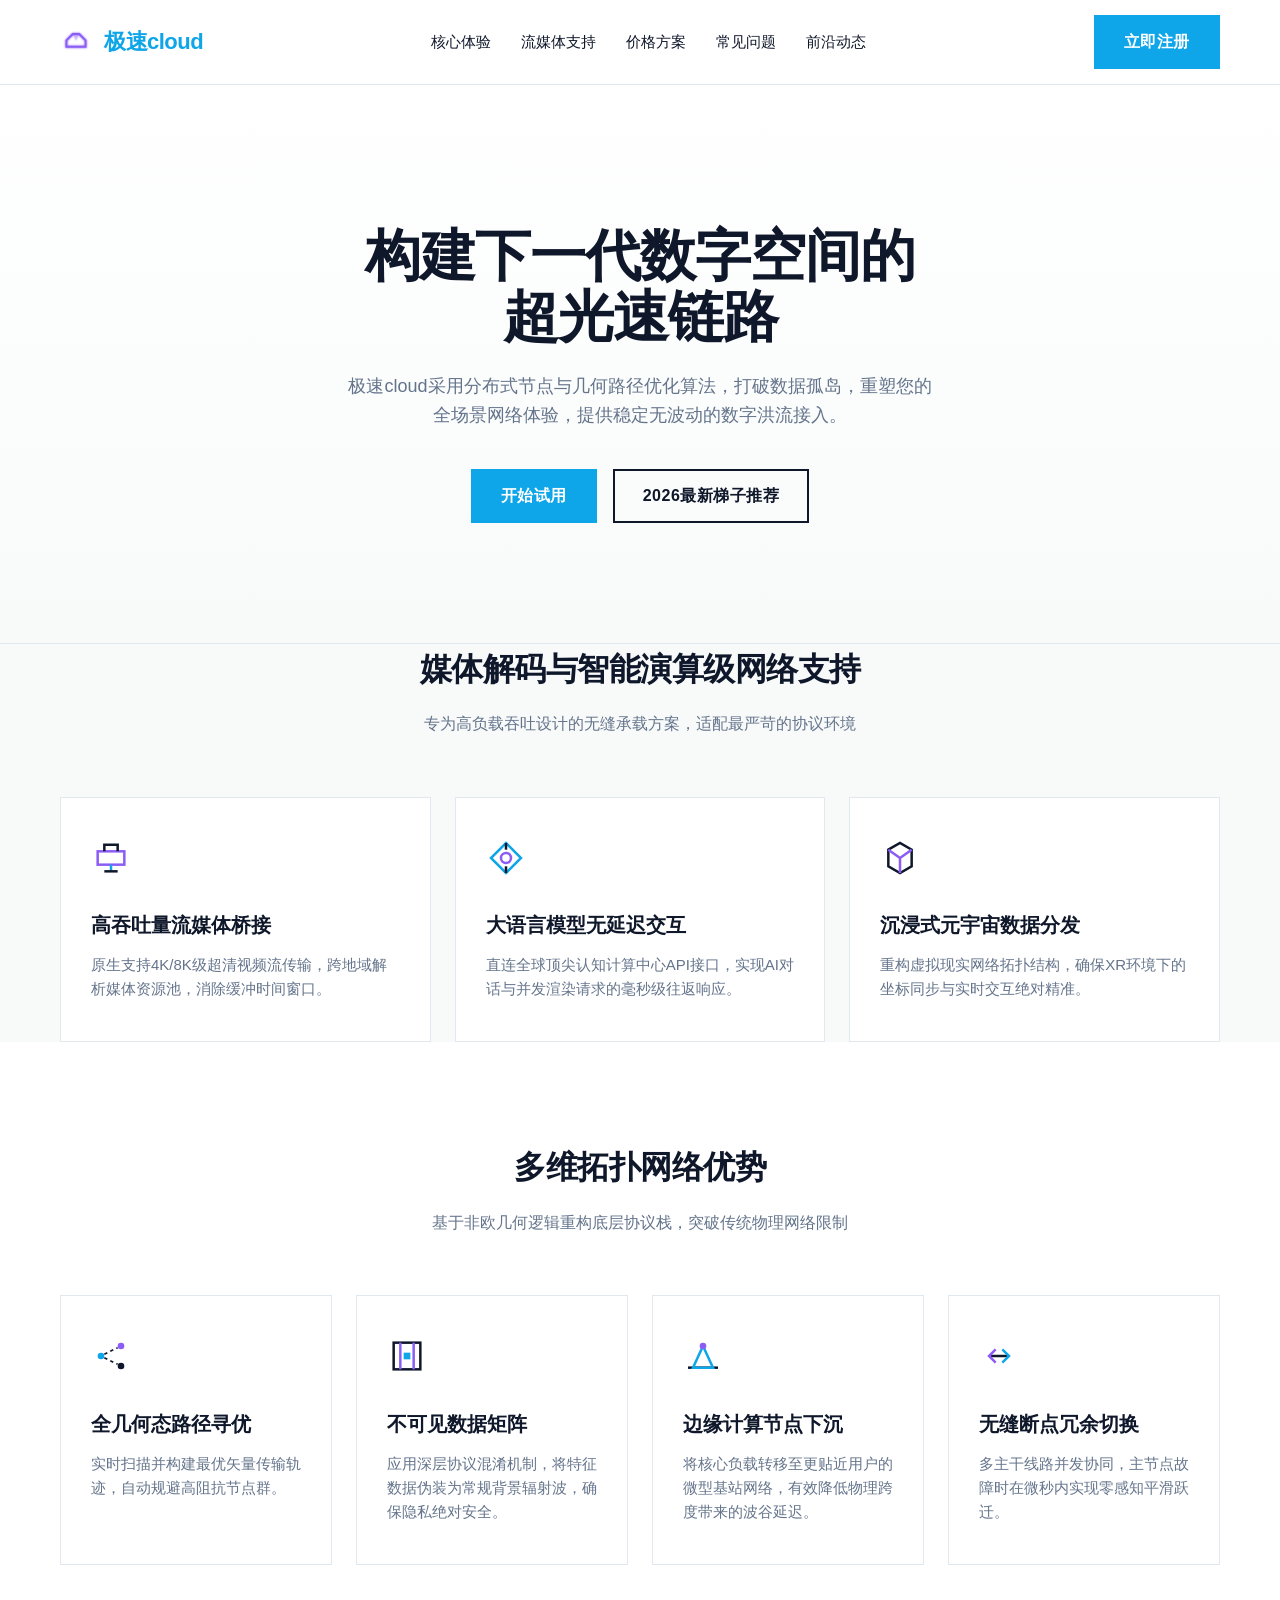
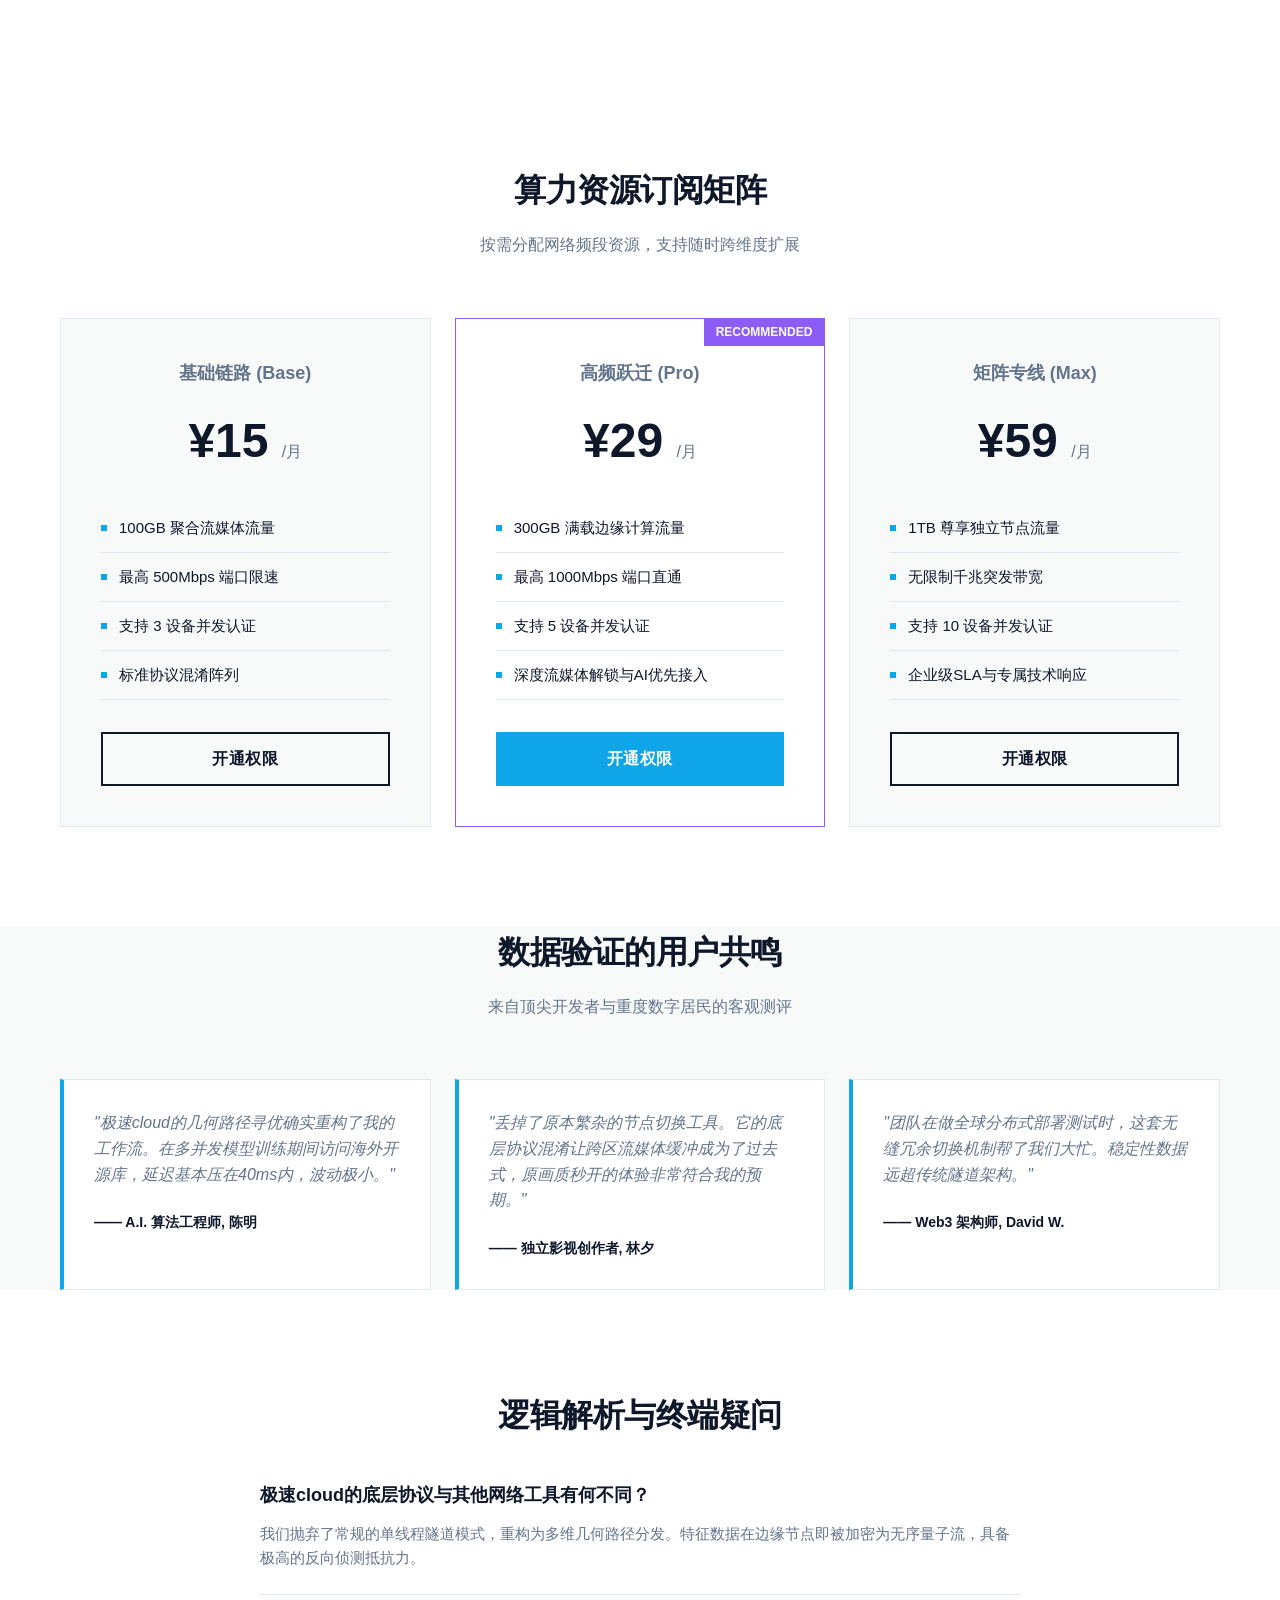
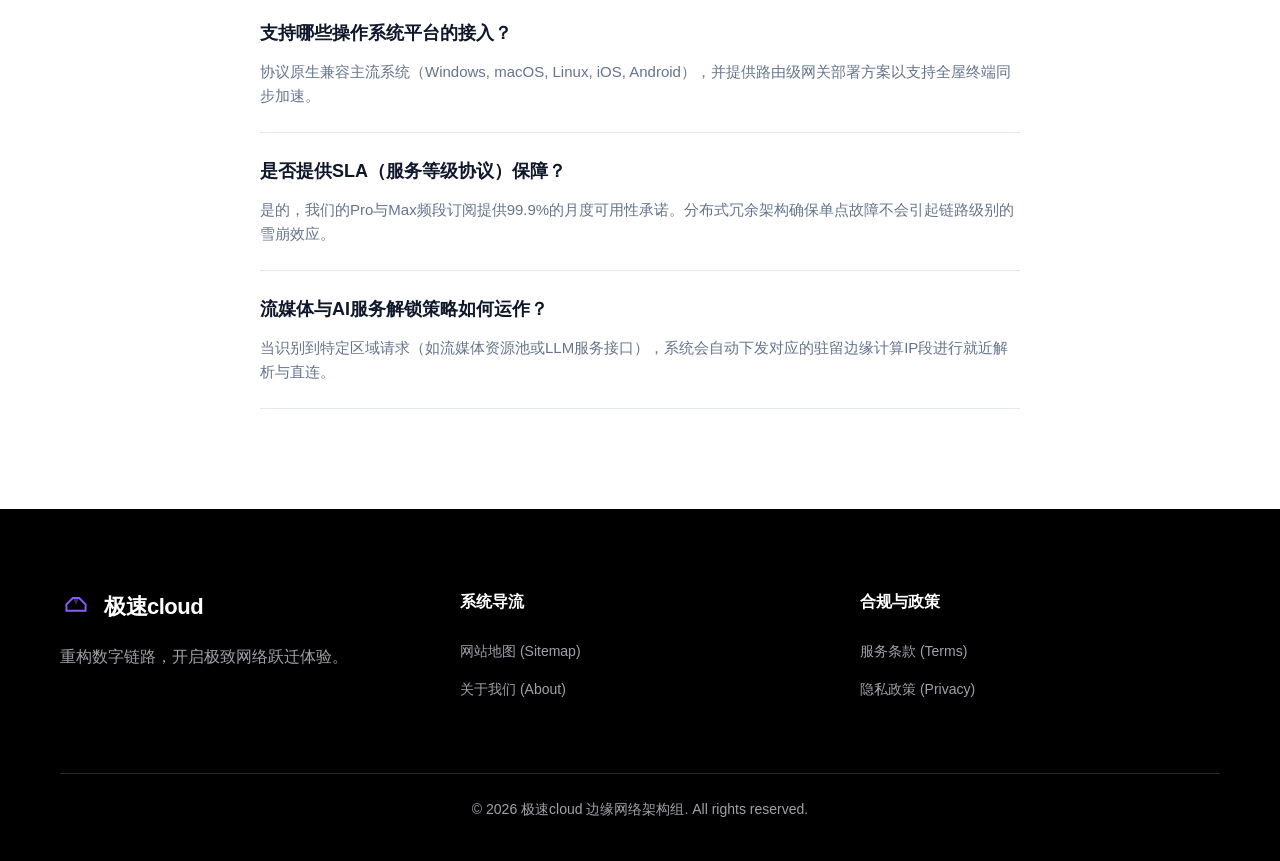
==== index.html @ 5ed1a8cb "Initial commit: 极速cloud SEO optimized landing page" ====
<!DOCTYPE html>
<html lang="zh-CN">
<head>
    <meta charset="UTF-8">
    <meta name="viewport" content="width=device-width, initial-scale=1.0">
    <title>告别卡顿与封锁：极速cloud带你体验真正的无缝网络连接</title>
    <meta name="description" content="还在忍受糟糕的延迟？极速cloud采用全新路由引擎，为您提供电竞级网络加速服务。无论海淘还是解锁流媒体，真正做到极速秒开。2026年度高性价比机场推荐，立即免费试用。">
    <meta name="keywords" content="极速cloud, 网络加速, 极速秒开, 机场推荐">
    <meta property="og:title" content="告别卡顿与封锁：极速cloud带你体验真正的无缝网络连接">
    <meta property="og:description" content="还在忍受糟糕的延迟？极速cloud采用全新路由引擎，为您提供电竞级网络加速服务。无论海淘还是解锁流媒体，真正做到极速秒开。2026年度高性价比机场推荐，立即免费试用。">
    <meta property="og:type" content="website">
    <meta property="og:image" content="https://jisicloudyun.cfd/og-image.jpg">
    <script type="application/ld+json">
    {
      "@context": "https://schema.org/",
      "@type": "Product",
      "name": "极速cloud",
      "description": "极速cloud采用全新路由引擎，为您提供电竞级网络加速服务。无论海淘还是解锁流媒体，真正做到极速秒开。",
      "brand": {
        "@type": "Brand",
        "name": "极速cloud"
      },
      "offers": {
        "@type": "Offer",
        "url": "https://jisicloudyun.cfd/",
        "priceCurrency": "CNY",
        "price": "15",
        "availability": "https://schema.org/InStock"
      }
    }
    </script>
    <link rel="stylesheet" href="style.css">
</head>
<body>
    <header>
        <div class="container nav-inner">
            <div class="logo">
                <a href="index.html" style="display:flex; align-items:center; gap:12px;">
                    <svg viewBox="0 0 100 100" xmlns="http://www.w3.org/2000/svg">
                      <defs>
                        <filter id="glow" x="-20%" y="-20%" width="140%" height="140%">
                          <feGaussianBlur stdDeviation="3" result="blur" />
                          <feComposite in="SourceGraphic" in2="blur" operator="over" />
                        </filter>
                      </defs>
                      <path filter="url(#glow)" d="M 20 65 L 20 45 L 40 25 L 60 25 L 80 45 L 80 65 Z" fill="none" stroke="currentColor" stroke-width="6" stroke-linejoin="miter"/>
                      <polygon filter="url(#glow)" points="40,25 60,25 50,45" fill="currentColor" opacity="0.4"/>
                    </svg>
                    极速cloud
                </a>
            </div>
            <nav class="nav-links">
                <a href="#advantages">核心体验</a>
                <a href="#streaming">流媒体支持</a>
                <a href="#pricing">价格方案</a>
                <a href="#faq">常见问题</a>
                <a href="news.html">前沿动态</a>
            </nav>
            <a href="https://ww012.twilightaff.com/#/?code=A56DH1Af" rel="nofollow" target="_blank" class="btn btn-primary">立即注册</a>
        </div>
    </header>

    <main>
        <!-- 1. Hero -->
        <section class="hero">
            <div class="container">
                <h1>构建下一代数字空间的<br>超光速链路</h1>
                <p>极速cloud采用分布式节点与几何路径优化算法，打破数据孤岛，重塑您的全场景网络体验，提供稳定无波动的数字洪流接入。</p>
                <div class="hero-buttons">
                    <a href="https://ww012.twilightaff.com/#/?code=A56DH1Af" rel="nofollow" target="_blank" class="btn btn-primary">开始试用</a>
                    <a href="https://tizilab.net/paihang/" target="_blank" class="btn btn-outline">2026最新梯子推荐</a>
                </div>
            </div>
        </section>

        <!-- 2. Streaming & AI support -->
        <section id="streaming" class="container">
            <h2 class="section-title">媒体解码与智能演算级网络支持</h2>
            <p class="section-subtitle">专为高负载吞吐设计的无缝承载方案，适配最严苛的协议环境</p>
            <div class="grid-3">
                <div class="card">
                    <svg class="card-icon" viewBox="0 0 48 48" fill="none">
                        <rect x="8" y="16" width="32" height="16" stroke="var(--accent-purple)" stroke-width="3"/>
                        <path d="M16 16V8H32V16" stroke="var(--text-dark)" stroke-width="3"/>
                        <line x1="24" y1="32" x2="24" y2="40" stroke="var(--accent-blue)" stroke-width="3"/>
                        <line x1="16" y1="40" x2="32" y2="40" stroke="var(--text-dark)" stroke-width="3"/>
                    </svg>
                    <h3>高吞吐量流媒体桥接</h3>
                    <p>原生支持4K/8K级超清视频流传输，跨地域解析媒体资源池，消除缓冲时间窗口。</p>
                </div>
                <div class="card">
                    <svg class="card-icon" viewBox="0 0 48 48" fill="none">
                        <polygon points="24,6 42,24 24,42 6,24" stroke="var(--accent-blue)" stroke-width="3"/>
                        <circle cx="24" cy="24" r="6" stroke="var(--accent-purple)" stroke-width="3"/>
                        <line x1="24" y1="6" x2="24" y2="14" stroke="var(--text-dark)" stroke-width="3"/>
                        <line x1="24" y1="34" x2="24" y2="42" stroke="var(--text-dark)" stroke-width="3"/>
                    </svg>
                    <h3>大语言模型无延迟交互</h3>
                    <p>直连全球顶尖认知计算中心API接口，实现AI对话与并发渲染请求的毫秒级往返响应。</p>
                </div>
                <div class="card">
                    <svg class="card-icon" viewBox="0 0 48 48" fill="none">
                        <path d="M10 14L24 6L38 14V34L24 42L10 34V14Z" stroke="var(--text-dark)" stroke-width="3"/>
                        <path d="M24 24L38 14M24 24L10 14M24 24V42" stroke="var(--accent-purple)" stroke-width="3"/>
                    </svg>
                    <h3>沉浸式元宇宙数据分发</h3>
                    <p>重构虚拟现实网络拓扑结构，确保XR环境下的坐标同步与实时交互绝对精准。</p>
                </div>
            </div>
        </section>

        <!-- 3. Core advantages -->
        <section id="advantages" style="background: var(--bg-secondary);">
            <div class="container">
                <h2 class="section-title">多维拓扑网络优势</h2>
                <p class="section-subtitle">基于非欧几何逻辑重构底层协议栈，突破传统物理网络限制</p>
                <div class="grid-3" style="grid-template-columns: repeat(auto-fit, minmax(250px, 1fr));">
                    <div class="card">
                        <svg class="card-icon" viewBox="0 0 48 48" fill="none">
                            <circle cx="12" cy="24" r="4" fill="var(--accent-blue)"/>
                            <circle cx="36" cy="12" r="4" fill="var(--accent-purple)"/>
                            <circle cx="36" cy="36" r="4" fill="var(--text-dark)"/>
                            <path d="M16 22L32 14M16 26L32 34" stroke="var(--text-dark)" stroke-width="2" stroke-dasharray="4 4"/>
                        </svg>
                        <h3>全几何态路径寻优</h3>
                        <p>实时扫描并构建最优矢量传输轨迹，自动规避高阻抗节点群。</p>
                    </div>
                    <div class="card">
                        <svg class="card-icon" viewBox="0 0 48 48" fill="none">
                            <rect x="8" y="8" width="32" height="32" stroke="var(--text-dark)" stroke-width="3"/>
                            <line x1="16" y1="8" x2="16" y2="40" stroke="var(--accent-purple)" stroke-width="3"/>
                            <line x1="32" y1="8" x2="32" y2="40" stroke="var(--accent-purple)" stroke-width="3"/>
                            <rect x="20" y="20" width="8" height="8" fill="var(--accent-blue)"/>
                        </svg>
                        <h3>不可见数据矩阵</h3>
                        <p>应用深层协议混淆机制，将特征数据伪装为常规背景辐射波，确保隐私绝对安全。</p>
                    </div>
                    <div class="card">
                        <svg class="card-icon" viewBox="0 0 48 48" fill="none">
                            <path d="M6 38H42" stroke="var(--text-dark)" stroke-width="3"/>
                            <polygon points="24,12 36,38 12,38" stroke="var(--accent-blue)" stroke-width="3"/>
                            <circle cx="24" cy="12" r="4" fill="var(--accent-purple)"/>
                        </svg>
                        <h3>边缘计算节点下沉</h3>
                        <p>将核心负载转移至更贴近用户的微型基站网络，有效降低物理跨度带来的波谷延迟。</p>
                    </div>
                    <div class="card">
                        <svg class="card-icon" viewBox="0 0 48 48" fill="none">
                            <path d="M12 24H36" stroke="var(--text-dark)" stroke-width="3"/>
                            <path d="M28 16L36 24L28 32" stroke="var(--accent-blue)" stroke-width="3"/>
                            <path d="M20 32L12 24L20 16" stroke="var(--accent-purple)" stroke-width="3"/>
                        </svg>
                        <h3>无缝断点冗余切换</h3>
                        <p>多主干线路并发协同，主节点故障时在微秒内实现零感知平滑跃迁。</p>
                    </div>
                </div>
            </div>
        </section>

        <!-- 4. Pricing table -->
        <section id="pricing" class="pricing-section">
            <div class="container">
                <h2 class="section-title">算力资源订阅矩阵</h2>
                <p class="section-subtitle">按需分配网络频段资源，支持随时跨维度扩展</p>
                <div class="grid-3">
                    <div class="pricing-tier">
                        <div class="pricing-name">基础链路 (Base)</div>
                        <div class="pricing-price">¥15 <span>/月</span></div>
                        <ul class="pricing-features">
                            <li>100GB 聚合流媒体流量</li>
                            <li>最高 500Mbps 端口限速</li>
                            <li>支持 3 设备并发认证</li>
                            <li>标准协议混淆阵列</li>
                        </ul>
                        <a href="https://ww012.twilightaff.com/#/?code=A56DH1Af" rel="nofollow" target="_blank" class="btn btn-outline">开通权限</a>
                    </div>
                    <div class="pricing-tier popular">
                        <div class="pricing-name">高频跃迁 (Pro)</div>
                        <div class="pricing-price">¥29 <span>/月</span></div>
                        <ul class="pricing-features">
                            <li>300GB 满载边缘计算流量</li>
                            <li>最高 1000Mbps 端口直通</li>
                            <li>支持 5 设备并发认证</li>
                            <li>深度流媒体解锁与AI优先接入</li>
                        </ul>
                        <a href="https://ww012.twilightaff.com/#/?code=A56DH1Af" rel="nofollow" target="_blank" class="btn btn-primary">开通权限</a>
                    </div>
                    <div class="pricing-tier">
                        <div class="pricing-name">矩阵专线 (Max)</div>
                        <div class="pricing-price">¥59 <span>/月</span></div>
                        <ul class="pricing-features">
                            <li>1TB 尊享独立节点流量</li>
                            <li>无限制千兆突发带宽</li>
                            <li>支持 10 设备并发认证</li>
                            <li>企业级SLA与专属技术响应</li>
                        </ul>
                        <a href="https://ww012.twilightaff.com/#/?code=A56DH1Af" rel="nofollow" target="_blank" class="btn btn-outline">开通权限</a>
                    </div>
                </div>
            </div>
        </section>

        <!-- 5. User Testimonials -->
        <section class="container">
            <h2 class="section-title">数据验证的用户共鸣</h2>
            <p class="section-subtitle">来自顶尖开发者与重度数字居民的客观测评</p>
            <div class="grid-3">
                <div class="testimonial-card">
                    <p class="testimonial-text">"极速cloud的几何路径寻优确实重构了我的工作流。在多并发模型训练期间访问海外开源库，延迟基本压在40ms内，波动极小。"</p>
                    <p class="testimonial-author">—— A.I. 算法工程师, 陈明</p>
                </div>
                <div class="testimonial-card">
                    <p class="testimonial-text">"丢掉了原本繁杂的节点切换工具。它的底层协议混淆让跨区流媒体缓冲成为了过去式，原画质秒开的体验非常符合我的预期。"</p>
                    <p class="testimonial-author">—— 独立影视创作者, 林夕</p>
                </div>
                <div class="testimonial-card">
                    <p class="testimonial-text">"团队在做全球分布式部署测试时，这套无缝冗余切换机制帮了我们大忙。稳定性数据远超传统隧道架构。"</p>
                    <p class="testimonial-author">—— Web3 架构师, David W.</p>
                </div>
            </div>
        </section>

        <!-- 6. FAQ -->
        <section id="faq" class="faq-section">
            <div class="container" style="max-width: 800px;">
                <h2 class="section-title">逻辑解析与终端疑问</h2>
                <div class="faq-item">
                    <div class="faq-q">极速cloud的底层协议与其他网络工具有何不同？</div>
                    <div class="faq-a">我们抛弃了常规的单线程隧道模式，重构为多维几何路径分发。特征数据在边缘节点即被加密为无序量子流，具备极高的反向侦测抵抗力。</div>
                </div>
                <div class="faq-item">
                    <div class="faq-q">支持哪些操作系统平台的接入？</div>
                    <div class="faq-a">协议原生兼容主流系统（Windows, macOS, Linux, iOS, Android），并提供路由级网关部署方案以支持全屋终端同步加速。</div>
                </div>
                <div class="faq-item">
                    <div class="faq-q">是否提供SLA（服务等级协议）保障？</div>
                    <div class="faq-a">是的，我们的Pro与Max频段订阅提供99.9%的月度可用性承诺。分布式冗余架构确保单点故障不会引起链路级别的雪崩效应。</div>
                </div>
                <div class="faq-item">
                    <div class="faq-q">流媒体与AI服务解锁策略如何运作？</div>
                    <div class="faq-a">当识别到特定区域请求（如流媒体资源池或LLM服务接口），系统会自动下发对应的驻留边缘计算IP段进行就近解析与直连。</div>
                </div>
            </div>
        </section>
    </main>

    <footer>
        <div class="container">
            <div class="footer-grid">
                <div class="footer-col">
                    <div class="logo" style="margin-bottom: 20px; color: #ffffff;">
                        <svg viewBox="0 0 100 100" xmlns="http://www.w3.org/2000/svg">
                          <path d="M 20 65 L 20 45 L 40 25 L 60 25 L 80 45 L 80 65 Z" fill="none" stroke="currentColor" stroke-width="6" stroke-linejoin="miter"/>
                          <polygon points="40,25 60,25 50,45" fill="currentColor" opacity="0.4"/>
                        </svg>
                        极速cloud
                    </div>
                    <p>重构数字链路，开启极致网络跃迁体验。</p>
                </div>
                <div class="footer-col">
                    <h4>系统导流</h4>
                    <ul class="footer-links">
                        <li><a href="sitemap.html">网站地图 (Sitemap)</a></li>
                        <li><a href="about.html">关于我们 (About)</a></li>
                    </ul>
                </div>
                <div class="footer-col">
                    <h4>合规与政策</h4>
                    <ul class="footer-links">
                        <li><a href="terms.html">服务条款 (Terms)</a></li>
                        <li><a href="privacy.html">隐私政策 (Privacy)</a></li>
                    </ul>
                </div>
            </div>
            <div class="footer-bottom">
                &copy; 2026 极速cloud 边缘网络架构组. All rights reserved.
            </div>
        </div>
    </footer>
</body>
</html>
---- style.css ----
* {
    margin: 0;
    padding: 0;
    box-sizing: border-box;
    font-family: -apple-system, BlinkMacSystemFont, "Segoe UI", Roboto, "Helvetica Neue", Arial, sans-serif;
}
:root {
    --bg-primary: #f8fafa;
    --bg-secondary: #ffffff;
    --accent-blue: #0ea5e9;
    --accent-purple: #8b5cf6;
    --text-dark: #0f172a;
    --text-muted: #64748b;
    --border: #e2e8f0;
}
body {
    background-color: var(--bg-primary);
    color: var(--text-dark);
    line-height: 1.6;
}
a { text-decoration: none; color: inherit; }
.container {
    max-width: 1200px;
    margin: 0 auto;
    padding: 0 20px;
}
header {
    background: var(--bg-secondary);
    border-bottom: 1px solid var(--border);
    padding: 15px 0;
    position: sticky;
    top: 0;
    z-index: 9999;
}
.nav-inner {
    display: flex;
    justify-content: space-between;
    align-items: center;
}
.logo {
    display: flex;
    align-items: center;
    gap: 12px;
    font-size: 22px;
    font-weight: 700;
    color: var(--accent-blue);
    letter-spacing: -0.5px;
}
.logo svg {
    width: 32px;
    height: 32px;
    color: var(--accent-purple);
}
.nav-links {
    display: flex;
    gap: 30px;
}
.nav-links a {
    font-size: 15px;
    font-weight: 500;
    transition: color 0.2s;
}
.nav-links a:hover {
    color: var(--accent-blue);
}
.btn {
    padding: 12px 28px;
    border-radius: 0;
    font-weight: 600;
    cursor: pointer;
    text-align: center;
    transition: all 0.2s;
    display: inline-block;
    font-size: 16px;
    letter-spacing: 0.5px;
}
.btn-primary {
    background: var(--accent-blue);
    color: white;
    border: 2px solid var(--accent-blue);
}
.btn-primary:hover {
    background: transparent;
    color: var(--accent-blue);
}
.btn-outline {
    border: 2px solid var(--text-dark);
    color: var(--text-dark);
    background: transparent;
}
.btn-outline:hover {
    background: var(--text-dark);
    color: white;
}
section { padding: 100px 0; }
.section-title {
    text-align: center;
    font-size: 32px;
    margin-bottom: 16px;
    font-weight: 700;
    letter-spacing: -0.5px;
}
.section-subtitle {
    text-align: center;
    color: var(--text-muted);
    margin-bottom: 60px;
    font-size: 16px;
    max-width: 600px;
    margin-left: auto;
    margin-right: auto;
}
.hero {
    background: linear-gradient(180deg, var(--bg-secondary) 0%, var(--bg-primary) 100%);
    text-align: center;
    padding: 140px 0 120px;
    border-bottom: 1px solid var(--border);
}
.hero h1 {
    font-size: 56px;
    line-height: 1.1;
    margin-bottom: 24px;
    font-weight: 800;
    letter-spacing: -1px;
}
.hero p {
    font-size: 18px;
    color: var(--text-muted);
    max-width: 600px;
    margin: 0 auto 40px;
}
.hero-buttons {
    display: flex;
    justify-content: center;
    gap: 16px;
}
.grid-3 {
    display: grid;
    grid-template-columns: repeat(auto-fit, minmax(300px, 1fr));
    gap: 24px;
}
.card {
    background: var(--bg-secondary);
    padding: 40px 30px;
    border: 1px solid var(--border);
    transition: transform 0.2s, border-color 0.2s;
    position: relative;
    overflow: hidden;
}
.card::before {
    content: '';
    position: absolute;
    top: 0; left: 0; right: 0; height: 3px;
    background: var(--accent-blue);
    transform: scaleX(0);
    transform-origin: left;
    transition: transform 0.3s ease;
}
.card:hover::before { transform: scaleX(1); }
.card:hover {
    transform: translateY(-4px);
    border-color: var(--accent-blue);
}
.card-icon {
    width: 40px;
    height: 40px;
    margin-bottom: 24px;
    color: var(--text-dark);
}
.card h3 {
    font-size: 20px;
    margin-bottom: 12px;
}
.card p {
    color: var(--text-muted);
    font-size: 15px;
}
.pricing-section { background: var(--bg-secondary); }
.pricing-tier {
    padding: 40px;
    border: 1px solid var(--border);
    background: var(--bg-primary);
    text-align: center;
    display: flex;
    flex-direction: column;
}
.pricing-tier.popular {
    border-color: var(--accent-purple);
    background: var(--bg-secondary);
    position: relative;
}
.pricing-tier.popular::after {
    content: 'RECOMMENDED';
    position: absolute;
    top: 0; right: 0;
    background: var(--accent-purple);
    color: white;
    font-size: 12px;
    font-weight: 700;
    padding: 4px 12px;
}
.pricing-name {
    font-size: 18px;
    font-weight: 600;
    margin-bottom: 16px;
    color: var(--text-muted);
}
.pricing-price {
    font-size: 48px;
    font-weight: 800;
    margin-bottom: 24px;
    color: var(--text-dark);
}
.pricing-price span {
    font-size: 16px;
    font-weight: 400;
    color: var(--text-muted);
}
.pricing-features {
    list-style: none;
    margin: 0 0 32px;
    text-align: left;
    flex-grow: 1;
}
.pricing-features li {
    padding: 12px 0;
    border-bottom: 1px solid var(--border);
    font-size: 15px;
    display: flex;
    align-items: center;
}
.pricing-features li::before {
    content: '';
    display: inline-block;
    width: 6px;
    height: 6px;
    background: var(--accent-blue);
    margin-right: 12px;
}
.testimonial-card {
    padding: 30px;
    background: var(--bg-secondary);
    border: 1px solid var(--border);
    border-left: 4px solid var(--accent-blue);
}
.testimonial-text {
    font-size: 16px;
    color: var(--text-muted);
    margin-bottom: 24px;
    font-style: italic;
}
.testimonial-author {
    font-weight: 600;
    font-size: 14px;
    color: var(--text-dark);
}
.faq-section { background: var(--bg-secondary); }
.faq-item {
    border-bottom: 1px solid var(--border);
    padding: 24px 0;
}
.faq-q {
    font-size: 18px;
    font-weight: 600;
    margin-bottom: 12px;
    color: var(--text-dark);
}
.faq-a {
    font-size: 15px;
    color: var(--text-muted);
}
footer {
    background: #000000;
    color: #a1a1aa;
    padding: 80px 0 40px;
}
.footer-grid {
    display: grid;
    grid-template-columns: repeat(auto-fit, minmax(200px, 1fr));
    gap: 40px;
    margin-bottom: 60px;
}
.footer-col h4 {
    color: #ffffff;
    font-size: 16px;
    margin-bottom: 24px;
    font-weight: 600;
}
.footer-links { list-style: none; }
.footer-links li { margin-bottom: 12px; }
.footer-links a {
    transition: color 0.2s;
    font-size: 14px;
}
.footer-links a:hover { color: #ffffff; }
.footer-bottom {
    border-top: 1px solid #27272a;
    padding-top: 24px;
    text-align: center;
    font-size: 14px;
}
.subpage-header {
    background: var(--text-dark);
    color: white;
    padding: 80px 0;
    text-align: center;
}
.subpage-header h1 { font-size: 40px; letter-spacing: -1px; }
.content-box {
    background: var(--bg-secondary);
    padding: 60px;
    border: 1px solid var(--border);
    margin: -40px auto 80px;
    max-width: 900px;
    position: relative;
    z-index: 10;
}
.content-box h2 {
    font-size: 24px;
    margin: 40px 0 20px;
    color: var(--text-dark);
}
.content-box p { margin-bottom: 16px; color: var(--text-muted); }
.content-box ul { margin-left: 20px; margin-bottom: 20px; color: var(--text-muted); }
.content-box li { margin-bottom: 8px; }

@media (max-width: 768px) {
    
    .nav-inner { flex-wrap: wrap; }
    .logo, .btn { flex-shrink: 0; }
    .nav-toggle, .nav-toggle-label { display: none !important; }
    .nav-links {
        display: flex !important;
        width: 100%;
        overflow-x: auto;
        white-space: nowrap;
        padding: 10px 0 5px;
        gap: 20px;
        -webkit-overflow-scrolling: touch;
        border-top: 1px solid var(--border);
        margin-top: 10px;
    }
    .nav-links::-webkit-scrollbar { display: none; }
    .nav-links { -ms-overflow-style: none; scrollbar-width: none; }
    
    .hero h1 { font-size: 40px; }
    .hero-buttons { flex-direction: column; }
    .btn { width: 100%; }
    .content-box { margin: 0; border: none; padding: 30px 20px; }
}
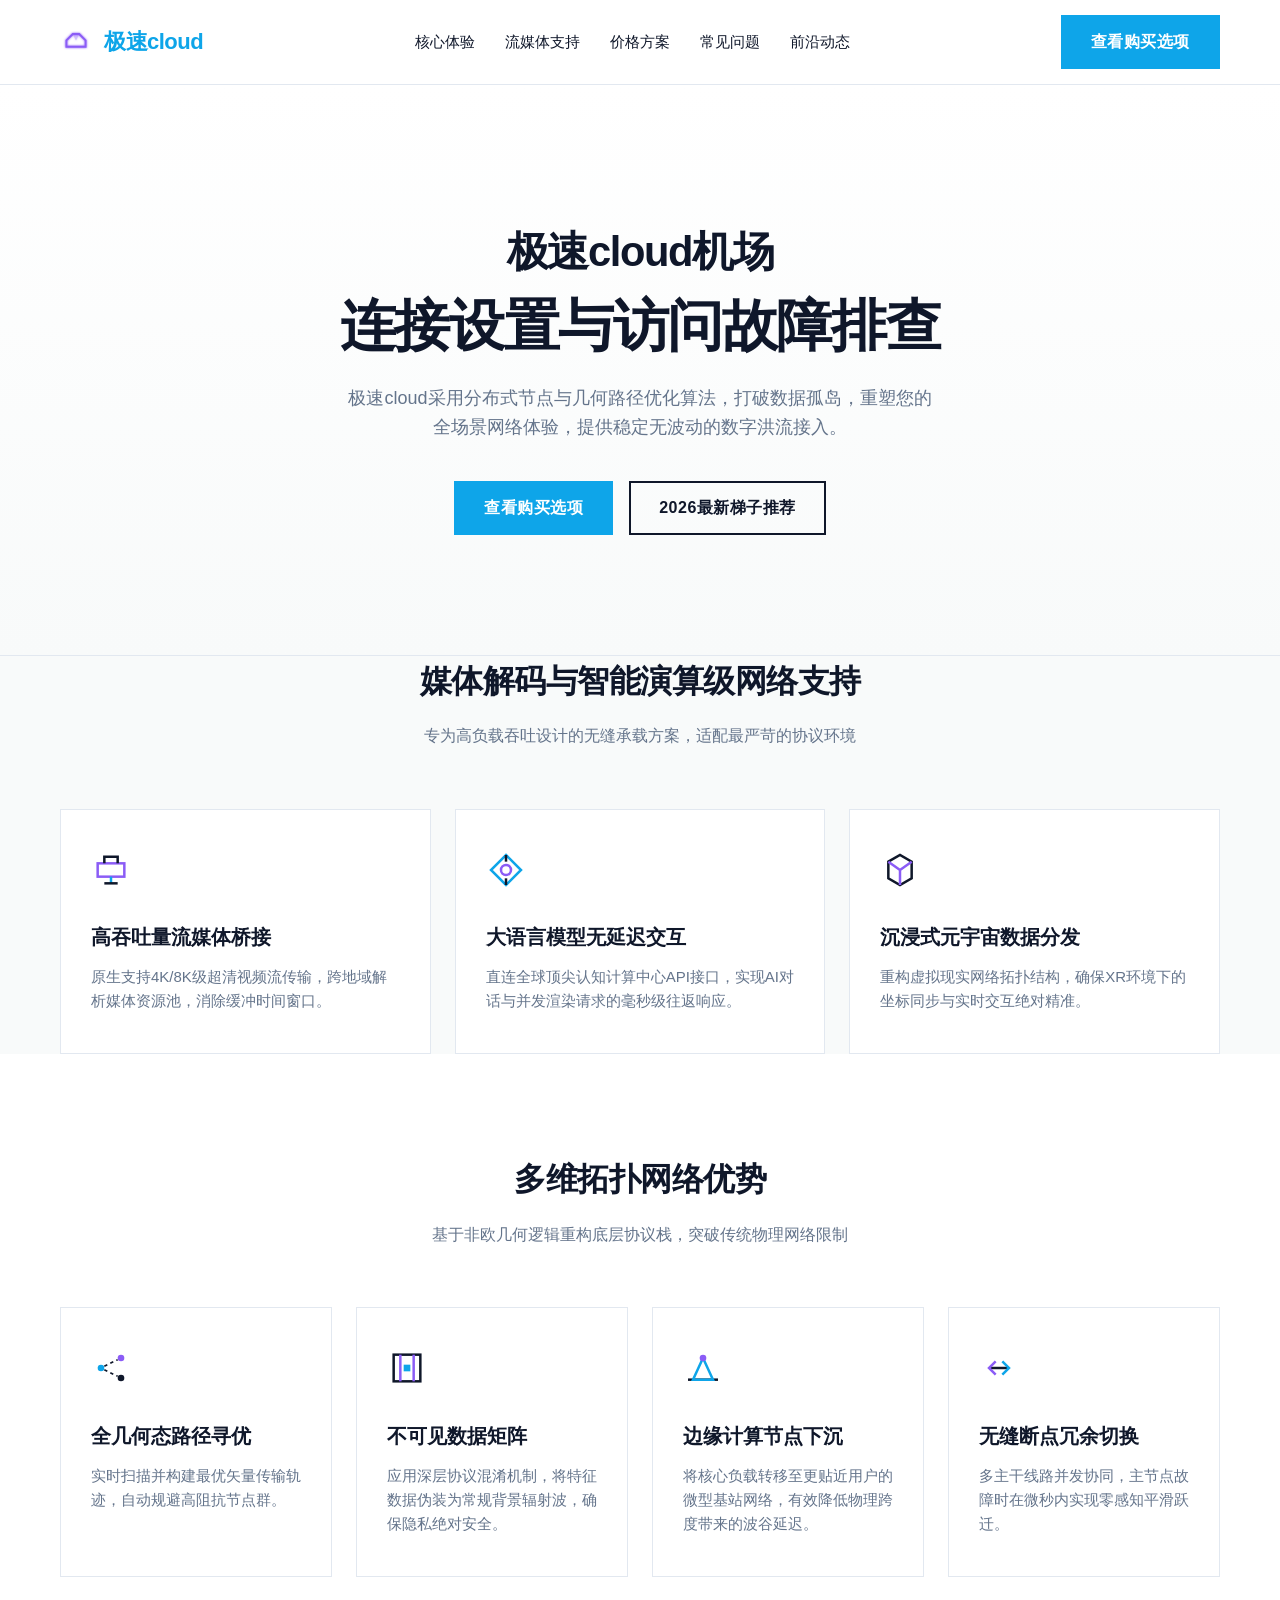
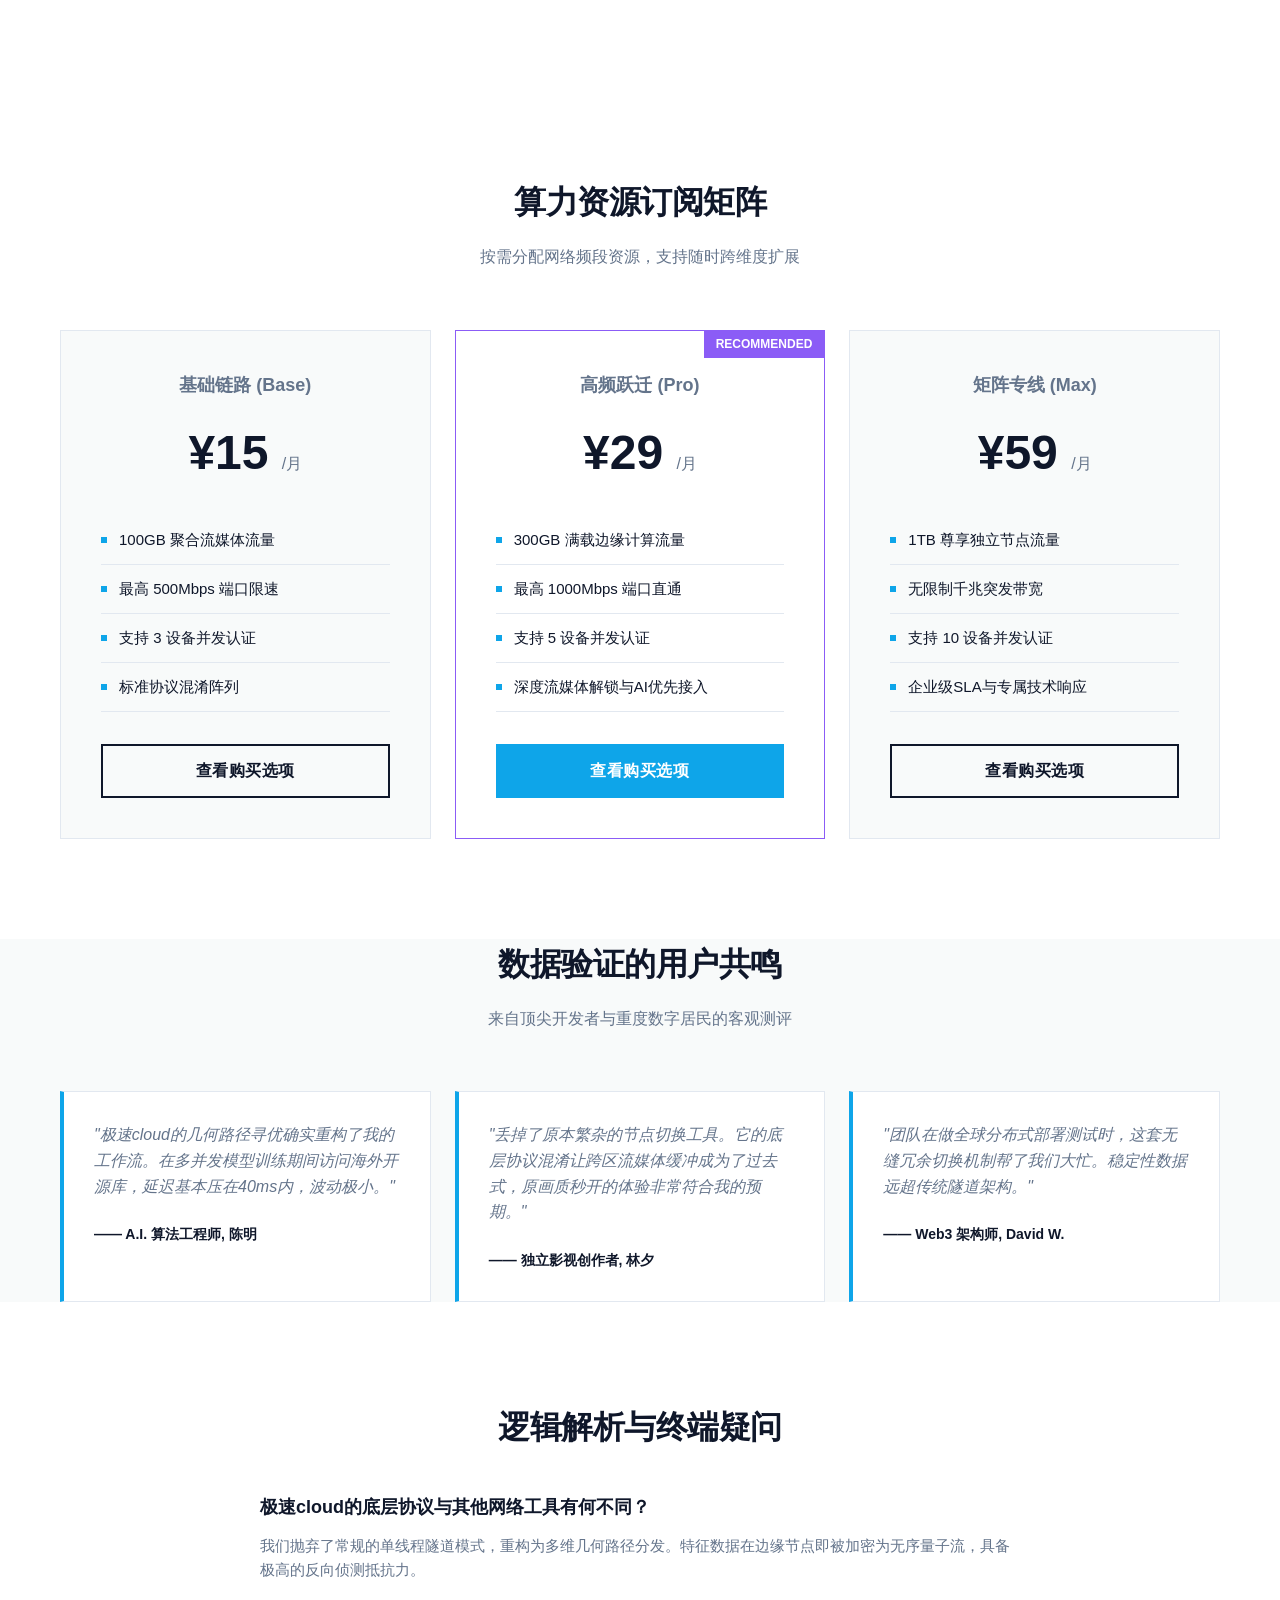
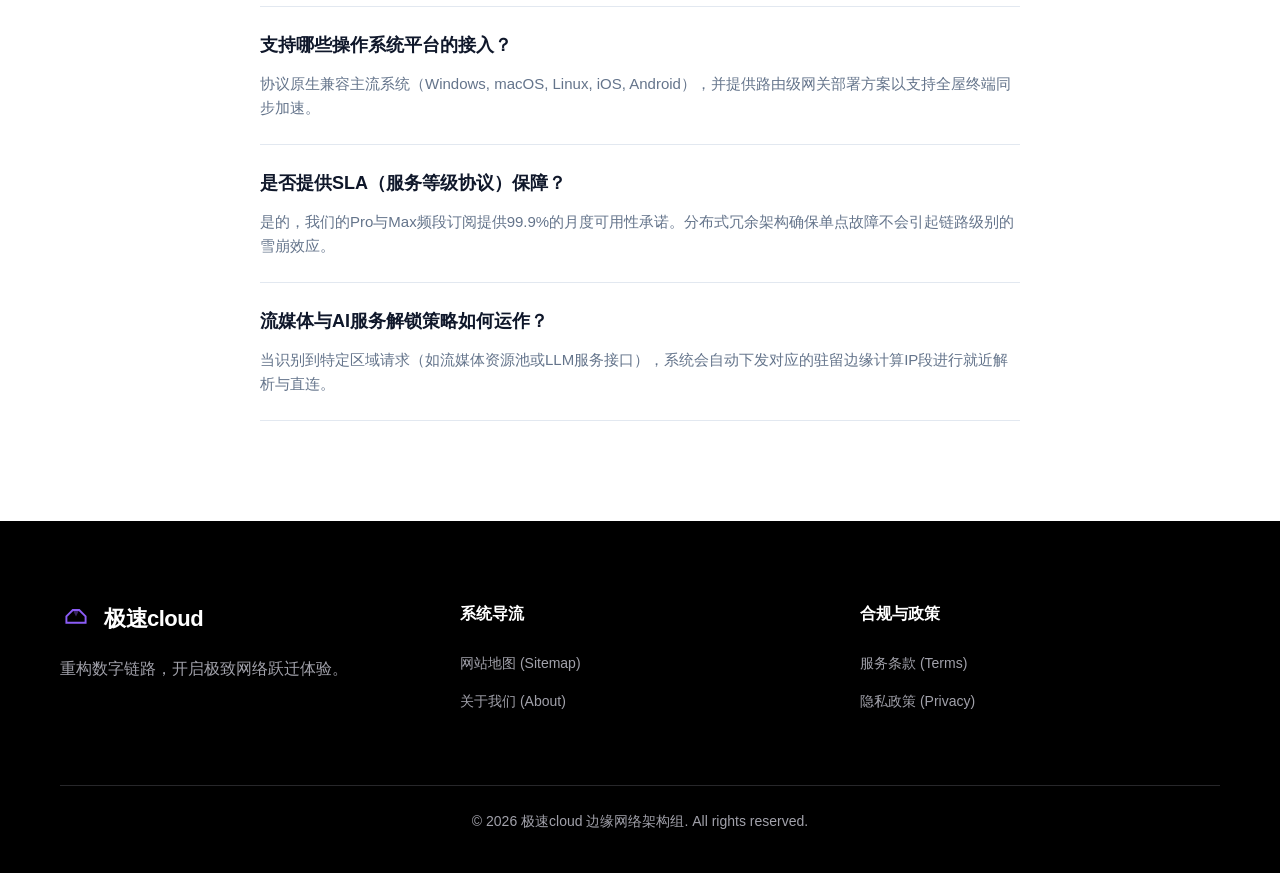
==== commit ac2ceadb: "Improve landing-page metadata, headings and crawl consistency" ====
--- a/index.html
+++ b/index.html
@@ -2,34 +2,24 @@
 <html lang="zh-CN">
 <head>
     <meta charset="UTF-8">
-    <meta name="viewport" content="width=device-width, initial-scale=1.0">
-    <title>告别卡顿与封锁：极速cloud带你体验真正的无缝网络连接</title>
-    <meta name="description" content="还在忍受糟糕的延迟？极速cloud采用全新路由引擎，为您提供电竞级网络加速服务。无论海淘还是解锁流媒体，真正做到极速秒开。2026年度高性价比机场推荐，立即免费试用。">
-    <meta name="keywords" content="极速cloud, 网络加速, 极速秒开, 机场推荐">
-    <meta property="og:title" content="告别卡顿与封锁：极速cloud带你体验真正的无缝网络连接">
-    <meta property="og:description" content="还在忍受糟糕的延迟？极速cloud采用全新路由引擎，为您提供电竞级网络加速服务。无论海淘还是解锁流媒体，真正做到极速秒开。2026年度高性价比机场推荐，立即免费试用。">
+    <meta name="viewport" content="width=device-width, initial-scale=1">
+    <title>极速cloud机场｜连接设置与访问故障排查</title>
+    <meta name="description" content="围绕极速cloud的连接设置与访问故障排查整理实用资料。按自己的设备、使用场景与预算核对服务条件，再查看外部购买页面的具体商品和条款。">
+    
+    <meta property="og:title" content="极速cloud机场｜连接设置与访问故障排查">
+    <meta property="og:description" content="围绕极速cloud的连接设置与访问故障排查整理实用资料。按自己的设备、使用场景与预算核对服务条件，再查看外部购买页面的具体商品和条款。">
     <meta property="og:type" content="website">
-    <meta property="og:image" content="https://jisicloudyun.cfd/og-image.jpg">
-    <script type="application/ld+json">
-    {
-      "@context": "https://schema.org/",
-      "@type": "Product",
-      "name": "极速cloud",
-      "description": "极速cloud采用全新路由引擎，为您提供电竞级网络加速服务。无论海淘还是解锁流媒体，真正做到极速秒开。",
-      "brand": {
-        "@type": "Brand",
-        "name": "极速cloud"
-      },
-      "offers": {
-        "@type": "Offer",
-        "url": "https://jisicloudyun.cfd/",
-        "priceCurrency": "CNY",
-        "price": "15",
-        "availability": "https://schema.org/InStock"
-      }
-    }
-    </script>
+    
+    
     <link rel="stylesheet" href="style.css">
+
+<meta property="og:url" content="https://jisicloudyun.cfd/">
+<meta property="og:site_name" content="极速cloud">
+<meta name="twitter:title" content="极速cloud机场｜连接设置与访问故障排查">
+<meta name="twitter:description" content="围绕极速cloud的连接设置与访问故障排查整理实用资料。按自己的设备、使用场景与预算核对服务条件，再查看外部购买页面的具体商品和条款。">
+<link rel="canonical" href="https://jisicloudyun.cfd/">
+<script id="landing-maintenance-schema" type="application/ld+json">{"@context": "https://schema.org", "@type": "WebSite", "name": "极速cloud机场｜连接设置与访问故障排查", "url": "https://jisicloudyun.cfd/", "inLanguage": "zh-CN"}</script>
+<link rel="stylesheet" href="landing-maintenance.css">
 </head>
 <body>
     <header>
@@ -56,7 +46,7 @@
                 <a href="#faq">常见问题</a>
                 <a href="news.html">前沿动态</a>
             </nav>
-            <a href="https://ww012.twilightaff.com/#/?code=A56DH1Af" rel="nofollow" target="_blank" class="btn btn-primary">立即注册</a>
+            <a href="https://ww012.twilightaff.com/#/?code=A56DH1Af" target="_blank" class="btn btn-primary" rel="nofollow noopener sponsored">查看购买选项</a>
         </div>
     </header>
 
@@ -64,10 +54,10 @@
         <!-- 1. Hero -->
         <section class="hero">
             <div class="container">
-                <h1>构建下一代数字空间的<br>超光速链路</h1>
+                <h1 data-landing-title="true"><span class="landing-brand">极速cloud机场</span><span class="landing-focus">连接设置与访问故障排查</span></h1>
                 <p>极速cloud采用分布式节点与几何路径优化算法，打破数据孤岛，重塑您的全场景网络体验，提供稳定无波动的数字洪流接入。</p>
                 <div class="hero-buttons">
-                    <a href="https://ww012.twilightaff.com/#/?code=A56DH1Af" rel="nofollow" target="_blank" class="btn btn-primary">开始试用</a>
+                    <a href="https://ww012.twilightaff.com/#/?code=A56DH1Af" target="_blank" class="btn btn-primary" rel="nofollow noopener sponsored">查看购买选项</a>
                     <a href="https://tizilab.net/paihang/" target="_blank" class="btn btn-outline">2026最新梯子推荐</a>
                 </div>
             </div>
@@ -172,7 +162,7 @@
                             <li>支持 3 设备并发认证</li>
                             <li>标准协议混淆阵列</li>
                         </ul>
-                        <a href="https://ww012.twilightaff.com/#/?code=A56DH1Af" rel="nofollow" target="_blank" class="btn btn-outline">开通权限</a>
+                        <a href="https://ww012.twilightaff.com/#/?code=A56DH1Af" target="_blank" class="btn btn-outline" rel="nofollow noopener sponsored">查看购买选项</a>
                     </div>
                     <div class="pricing-tier popular">
                         <div class="pricing-name">高频跃迁 (Pro)</div>
@@ -183,7 +173,7 @@
                             <li>支持 5 设备并发认证</li>
                             <li>深度流媒体解锁与AI优先接入</li>
                         </ul>
-                        <a href="https://ww012.twilightaff.com/#/?code=A56DH1Af" rel="nofollow" target="_blank" class="btn btn-primary">开通权限</a>
+                        <a href="https://ww012.twilightaff.com/#/?code=A56DH1Af" target="_blank" class="btn btn-primary" rel="nofollow noopener sponsored">查看购买选项</a>
                     </div>
                     <div class="pricing-tier">
                         <div class="pricing-name">矩阵专线 (Max)</div>
@@ -194,7 +184,7 @@
                             <li>支持 10 设备并发认证</li>
                             <li>企业级SLA与专属技术响应</li>
                         </ul>
-                        <a href="https://ww012.twilightaff.com/#/?code=A56DH1Af" rel="nofollow" target="_blank" class="btn btn-outline">开通权限</a>
+                        <a href="https://ww012.twilightaff.com/#/?code=A56DH1Af" target="_blank" class="btn btn-outline" rel="nofollow noopener sponsored">查看购买选项</a>
                     </div>
                 </div>
             </div>
--- a/landing-maintenance.css
+++ b/landing-maintenance.css
@@ -0,0 +1,7 @@
+/* Scoped heading and keyboard improvements; original brand design remains. */
+h1[data-landing-title]{font-size:clamp(2rem,4.4vw,4.4rem);line-height:1.18;letter-spacing:-.025em;overflow-wrap:anywhere}
+h1[data-landing-title] .landing-brand{display:block;font-size:.74em;line-height:1.3;margin-bottom:.35em}
+h1[data-landing-title] .landing-focus{display:block;font-size:1em}
+a:focus-visible,button:focus-visible{outline:3px solid currentColor;outline-offset:5px}
+@media(max-width:600px){h1[data-landing-title]{font-size:clamp(1.65rem,7.8vw,2.3rem);line-height:1.22;max-width:100%;margin-top:.4em;margin-bottom:.6em}h1[data-landing-title] .landing-brand{font-size:.78em}}
+@media(prefers-reduced-motion:reduce){*,*::before,*::after{animation-duration:.01ms!important;animation-iteration-count:1!important;scroll-behavior:auto!important}}
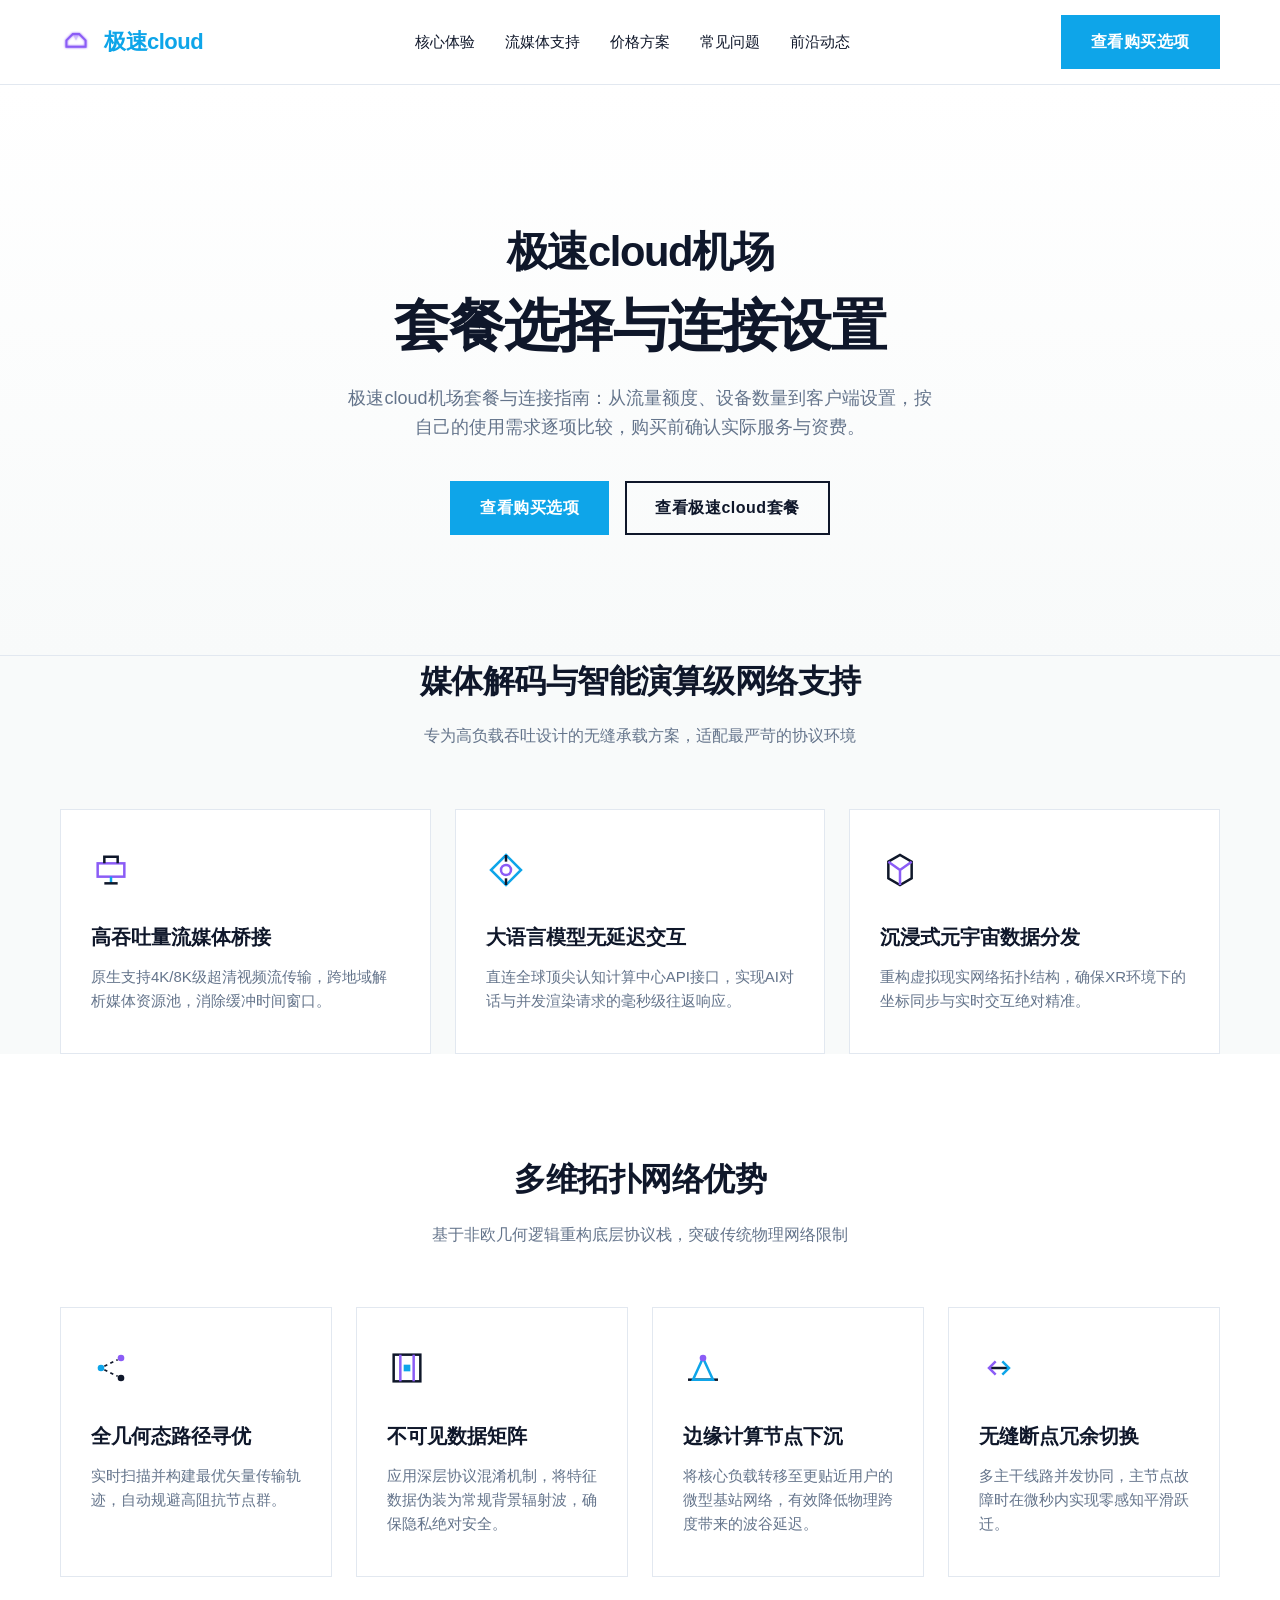
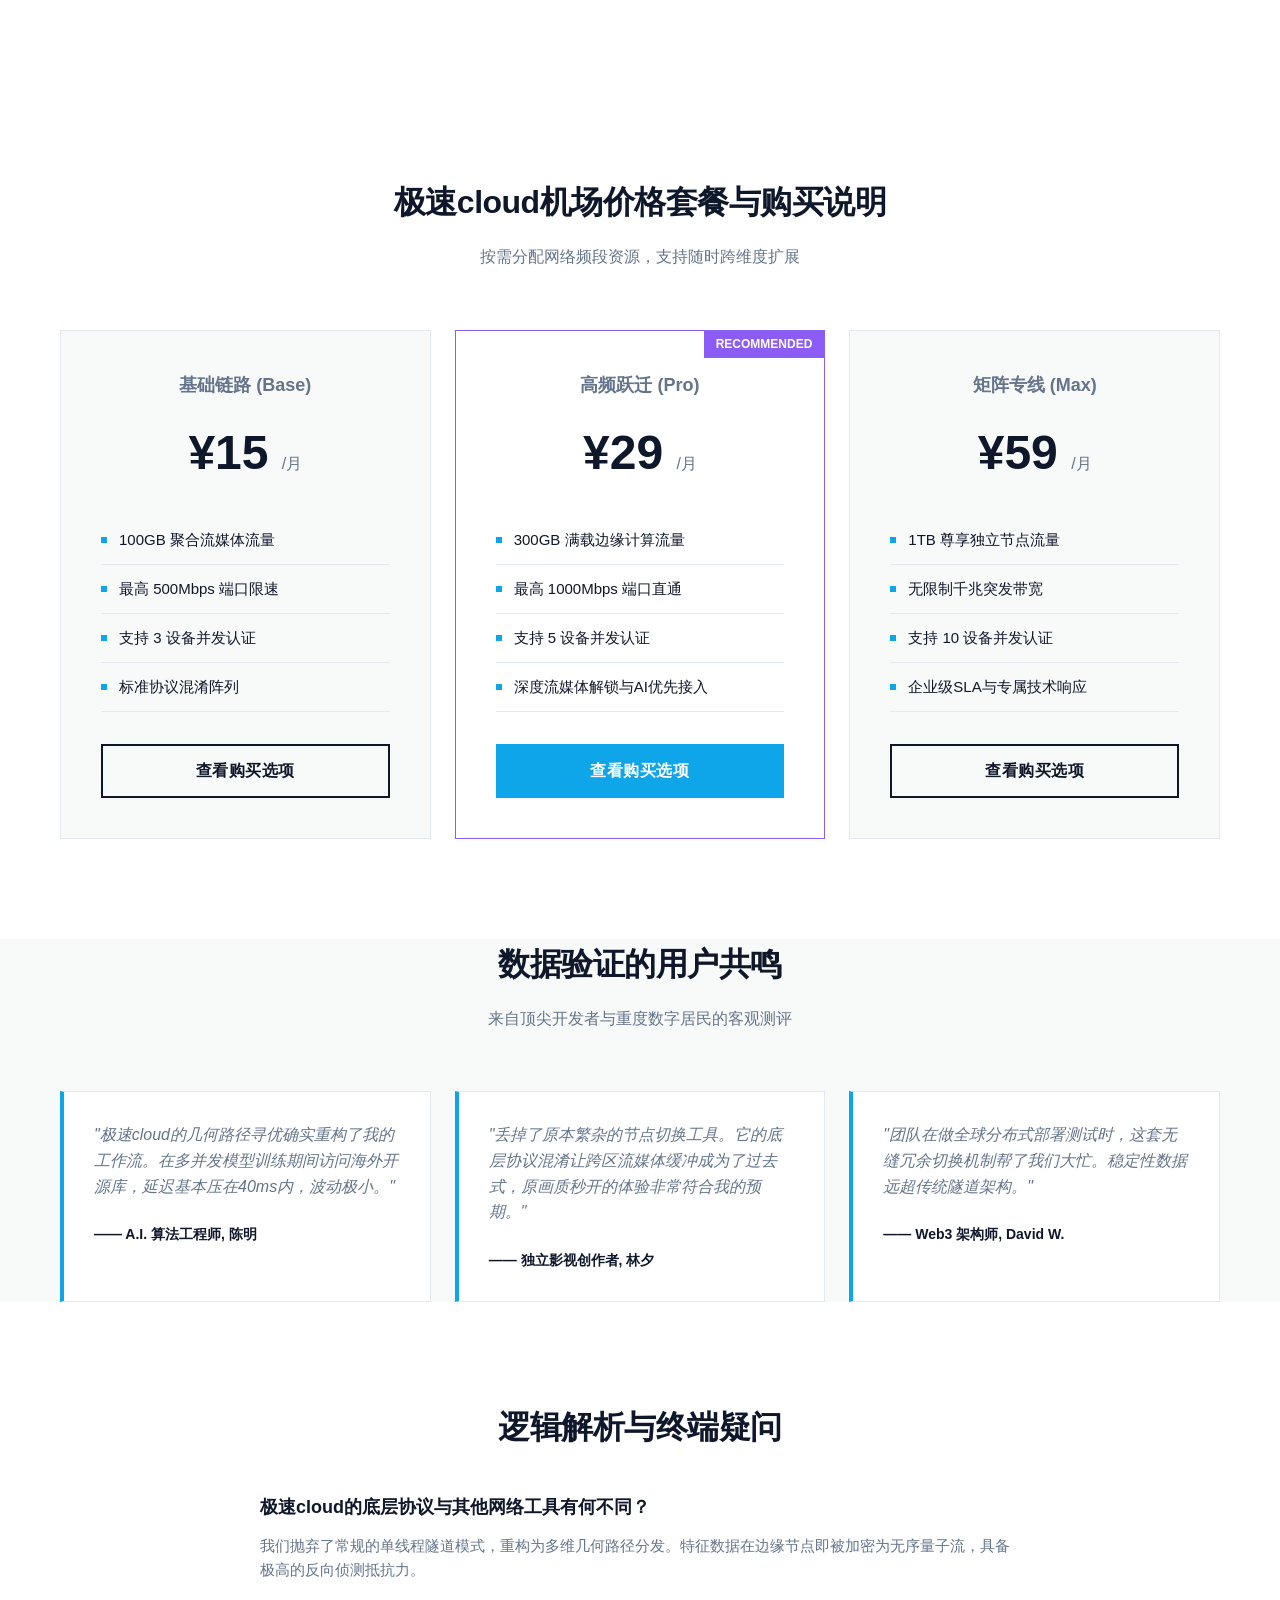
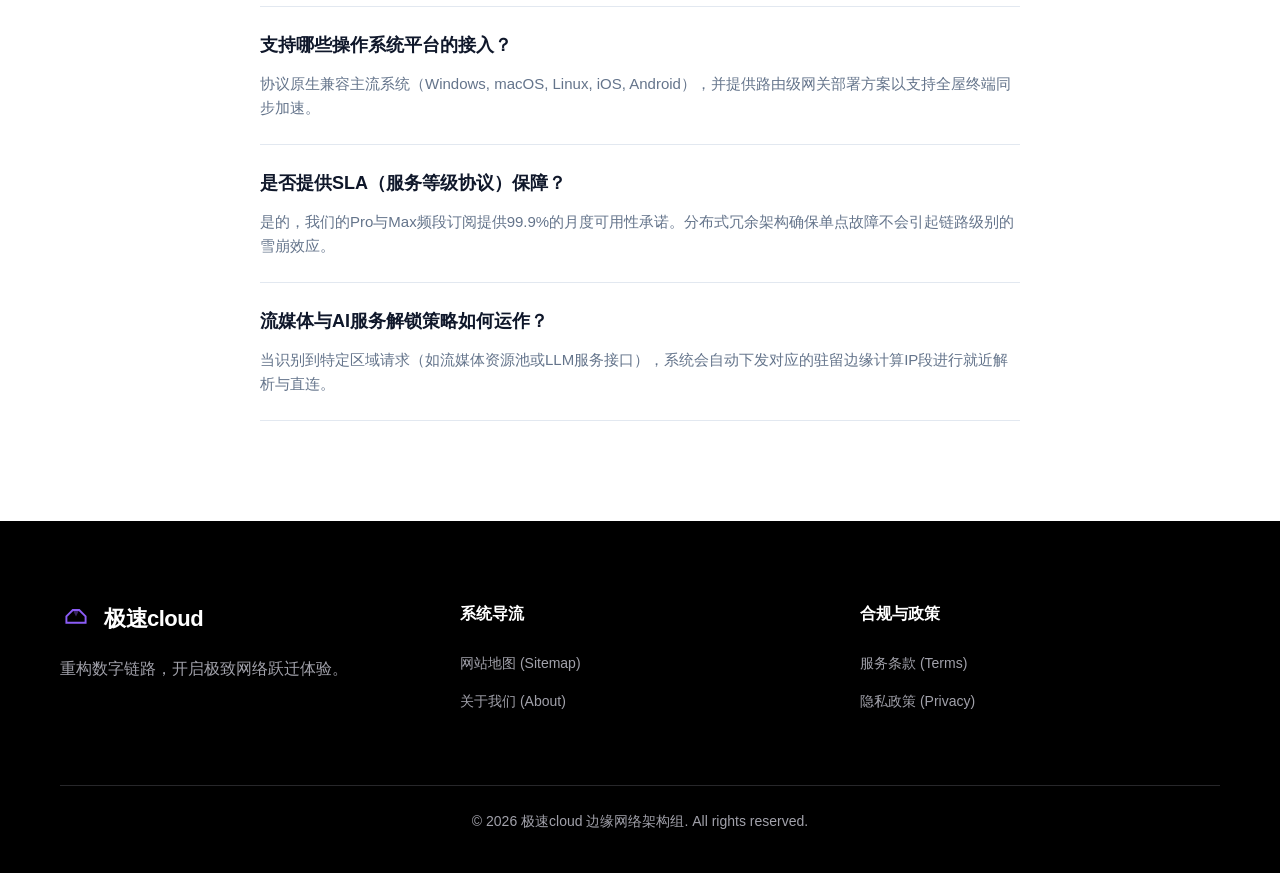
==== commit 0a238a7f: "Update recommendation links and brand package navigation" ====
--- a/index.html
+++ b/index.html
@@ -1,271 +1,261 @@
 <!DOCTYPE html>
+
 <html lang="zh-CN">
 <head>
-    <meta charset="UTF-8">
-    <meta name="viewport" content="width=device-width, initial-scale=1">
-    <title>极速cloud机场｜连接设置与访问故障排查</title>
-    <meta name="description" content="围绕极速cloud的连接设置与访问故障排查整理实用资料。按自己的设备、使用场景与预算核对服务条件，再查看外部购买页面的具体商品和条款。">
-    
-    <meta property="og:title" content="极速cloud机场｜连接设置与访问故障排查">
-    <meta property="og:description" content="围绕极速cloud的连接设置与访问故障排查整理实用资料。按自己的设备、使用场景与预算核对服务条件，再查看外部购买页面的具体商品和条款。">
-    <meta property="og:type" content="website">
-    
-    
-    <link rel="stylesheet" href="style.css">
-
-<meta property="og:url" content="https://jisicloudyun.cfd/">
-<meta property="og:site_name" content="极速cloud">
-<meta name="twitter:title" content="极速cloud机场｜连接设置与访问故障排查">
-<meta name="twitter:description" content="围绕极速cloud的连接设置与访问故障排查整理实用资料。按自己的设备、使用场景与预算核对服务条件，再查看外部购买页面的具体商品和条款。">
-<link rel="canonical" href="https://jisicloudyun.cfd/">
-<script id="landing-maintenance-schema" type="application/ld+json">{"@context": "https://schema.org", "@type": "WebSite", "name": "极速cloud机场｜连接设置与访问故障排查", "url": "https://jisicloudyun.cfd/", "inLanguage": "zh-CN"}</script>
-<link rel="stylesheet" href="landing-maintenance.css">
+<meta charset="utf-8"/>
+<meta content="width=device-width, initial-scale=1" name="viewport"/>
+<title>极速cloud机场｜套餐选择与连接设置指南</title>
+<meta content="极速cloud机场套餐与连接指南：从流量额度、设备数量到客户端设置，按自己的使用需求逐项比较，购买前确认实际服务与资费。" name="description"/>
+<meta content="极速cloud机场｜套餐选择与连接设置指南" property="og:title"/>
+<meta content="极速cloud机场套餐与连接指南：从流量额度、设备数量到客户端设置，按自己的使用需求逐项比较，购买前确认实际服务与资费。" property="og:description"/>
+<meta content="website" property="og:type"/>
+<link href="style.css" rel="stylesheet"/>
+<meta content="https://jisicloudyun.cfd/" property="og:url"/>
+<meta content="极速cloud" property="og:site_name"/>
+<meta content="极速cloud机场｜套餐选择与连接设置指南" name="twitter:title"/>
+<meta content="极速cloud机场套餐与连接指南：从流量额度、设备数量到客户端设置，按自己的使用需求逐项比较，购买前确认实际服务与资费。" name="twitter:description"/>
+<link href="https://jisicloudyun.cfd/" rel="canonical"/>
+<script id="landing-maintenance-schema" type="application/ld+json">{"@context":"https://schema.org","@type":"WebSite","name":"极速cloud机场｜连接设置与访问故障排查","url":"https://jisicloudyun.cfd/","inLanguage":"zh-CN"}</script>
+<link href="landing-maintenance.css" rel="stylesheet"/>
 </head>
 <body>
-    <header>
-        <div class="container nav-inner">
-            <div class="logo">
-                <a href="index.html" style="display:flex; align-items:center; gap:12px;">
-                    <svg viewBox="0 0 100 100" xmlns="http://www.w3.org/2000/svg">
-                      <defs>
-                        <filter id="glow" x="-20%" y="-20%" width="140%" height="140%">
-                          <feGaussianBlur stdDeviation="3" result="blur" />
-                          <feComposite in="SourceGraphic" in2="blur" operator="over" />
-                        </filter>
-                      </defs>
-                      <path filter="url(#glow)" d="M 20 65 L 20 45 L 40 25 L 60 25 L 80 45 L 80 65 Z" fill="none" stroke="currentColor" stroke-width="6" stroke-linejoin="miter"/>
-                      <polygon filter="url(#glow)" points="40,25 60,25 50,45" fill="currentColor" opacity="0.4"/>
-                    </svg>
+<header>
+<div class="container nav-inner">
+<div class="logo">
+<a href="index.html" style="display:flex; align-items:center; gap:12px;">
+<svg viewbox="0 0 100 100" xmlns="http://www.w3.org/2000/svg">
+<defs>
+<filter height="140%" id="glow" width="140%" x="-20%" y="-20%">
+<fegaussianblur result="blur" stddeviation="3"></fegaussianblur>
+<fecomposite in="SourceGraphic" in2="blur" operator="over"></fecomposite>
+</filter>
+</defs>
+<path d="M 20 65 L 20 45 L 40 25 L 60 25 L 80 45 L 80 65 Z" fill="none" filter="url(#glow)" stroke="currentColor" stroke-linejoin="miter" stroke-width="6"></path>
+<polygon fill="currentColor" filter="url(#glow)" opacity="0.4" points="40,25 60,25 50,45"></polygon>
+</svg>
                     极速cloud
                 </a>
-            </div>
-            <nav class="nav-links">
-                <a href="#advantages">核心体验</a>
-                <a href="#streaming">流媒体支持</a>
-                <a href="#pricing">价格方案</a>
-                <a href="#faq">常见问题</a>
-                <a href="news.html">前沿动态</a>
-            </nav>
-            <a href="https://ww012.twilightaff.com/#/?code=A56DH1Af" target="_blank" class="btn btn-primary" rel="nofollow noopener sponsored">查看购买选项</a>
-        </div>
-    </header>
-
-    <main>
-        <!-- 1. Hero -->
-        <section class="hero">
-            <div class="container">
-                <h1 data-landing-title="true"><span class="landing-brand">极速cloud机场</span><span class="landing-focus">连接设置与访问故障排查</span></h1>
-                <p>极速cloud采用分布式节点与几何路径优化算法，打破数据孤岛，重塑您的全场景网络体验，提供稳定无波动的数字洪流接入。</p>
-                <div class="hero-buttons">
-                    <a href="https://ww012.twilightaff.com/#/?code=A56DH1Af" target="_blank" class="btn btn-primary" rel="nofollow noopener sponsored">查看购买选项</a>
-                    <a href="https://tizilab.net/paihang/" target="_blank" class="btn btn-outline">2026最新梯子推荐</a>
-                </div>
-            </div>
-        </section>
-
-        <!-- 2. Streaming & AI support -->
-        <section id="streaming" class="container">
-            <h2 class="section-title">媒体解码与智能演算级网络支持</h2>
-            <p class="section-subtitle">专为高负载吞吐设计的无缝承载方案，适配最严苛的协议环境</p>
-            <div class="grid-3">
-                <div class="card">
-                    <svg class="card-icon" viewBox="0 0 48 48" fill="none">
-                        <rect x="8" y="16" width="32" height="16" stroke="var(--accent-purple)" stroke-width="3"/>
-                        <path d="M16 16V8H32V16" stroke="var(--text-dark)" stroke-width="3"/>
-                        <line x1="24" y1="32" x2="24" y2="40" stroke="var(--accent-blue)" stroke-width="3"/>
-                        <line x1="16" y1="40" x2="32" y2="40" stroke="var(--text-dark)" stroke-width="3"/>
-                    </svg>
-                    <h3>高吞吐量流媒体桥接</h3>
-                    <p>原生支持4K/8K级超清视频流传输，跨地域解析媒体资源池，消除缓冲时间窗口。</p>
-                </div>
-                <div class="card">
-                    <svg class="card-icon" viewBox="0 0 48 48" fill="none">
-                        <polygon points="24,6 42,24 24,42 6,24" stroke="var(--accent-blue)" stroke-width="3"/>
-                        <circle cx="24" cy="24" r="6" stroke="var(--accent-purple)" stroke-width="3"/>
-                        <line x1="24" y1="6" x2="24" y2="14" stroke="var(--text-dark)" stroke-width="3"/>
-                        <line x1="24" y1="34" x2="24" y2="42" stroke="var(--text-dark)" stroke-width="3"/>
-                    </svg>
-                    <h3>大语言模型无延迟交互</h3>
-                    <p>直连全球顶尖认知计算中心API接口，实现AI对话与并发渲染请求的毫秒级往返响应。</p>
-                </div>
-                <div class="card">
-                    <svg class="card-icon" viewBox="0 0 48 48" fill="none">
-                        <path d="M10 14L24 6L38 14V34L24 42L10 34V14Z" stroke="var(--text-dark)" stroke-width="3"/>
-                        <path d="M24 24L38 14M24 24L10 14M24 24V42" stroke="var(--accent-purple)" stroke-width="3"/>
-                    </svg>
-                    <h3>沉浸式元宇宙数据分发</h3>
-                    <p>重构虚拟现实网络拓扑结构，确保XR环境下的坐标同步与实时交互绝对精准。</p>
-                </div>
-            </div>
-        </section>
-
-        <!-- 3. Core advantages -->
-        <section id="advantages" style="background: var(--bg-secondary);">
-            <div class="container">
-                <h2 class="section-title">多维拓扑网络优势</h2>
-                <p class="section-subtitle">基于非欧几何逻辑重构底层协议栈，突破传统物理网络限制</p>
-                <div class="grid-3" style="grid-template-columns: repeat(auto-fit, minmax(250px, 1fr));">
-                    <div class="card">
-                        <svg class="card-icon" viewBox="0 0 48 48" fill="none">
-                            <circle cx="12" cy="24" r="4" fill="var(--accent-blue)"/>
-                            <circle cx="36" cy="12" r="4" fill="var(--accent-purple)"/>
-                            <circle cx="36" cy="36" r="4" fill="var(--text-dark)"/>
-                            <path d="M16 22L32 14M16 26L32 34" stroke="var(--text-dark)" stroke-width="2" stroke-dasharray="4 4"/>
-                        </svg>
-                        <h3>全几何态路径寻优</h3>
-                        <p>实时扫描并构建最优矢量传输轨迹，自动规避高阻抗节点群。</p>
-                    </div>
-                    <div class="card">
-                        <svg class="card-icon" viewBox="0 0 48 48" fill="none">
-                            <rect x="8" y="8" width="32" height="32" stroke="var(--text-dark)" stroke-width="3"/>
-                            <line x1="16" y1="8" x2="16" y2="40" stroke="var(--accent-purple)" stroke-width="3"/>
-                            <line x1="32" y1="8" x2="32" y2="40" stroke="var(--accent-purple)" stroke-width="3"/>
-                            <rect x="20" y="20" width="8" height="8" fill="var(--accent-blue)"/>
-                        </svg>
-                        <h3>不可见数据矩阵</h3>
-                        <p>应用深层协议混淆机制，将特征数据伪装为常规背景辐射波，确保隐私绝对安全。</p>
-                    </div>
-                    <div class="card">
-                        <svg class="card-icon" viewBox="0 0 48 48" fill="none">
-                            <path d="M6 38H42" stroke="var(--text-dark)" stroke-width="3"/>
-                            <polygon points="24,12 36,38 12,38" stroke="var(--accent-blue)" stroke-width="3"/>
-                            <circle cx="24" cy="12" r="4" fill="var(--accent-purple)"/>
-                        </svg>
-                        <h3>边缘计算节点下沉</h3>
-                        <p>将核心负载转移至更贴近用户的微型基站网络，有效降低物理跨度带来的波谷延迟。</p>
-                    </div>
-                    <div class="card">
-                        <svg class="card-icon" viewBox="0 0 48 48" fill="none">
-                            <path d="M12 24H36" stroke="var(--text-dark)" stroke-width="3"/>
-                            <path d="M28 16L36 24L28 32" stroke="var(--accent-blue)" stroke-width="3"/>
-                            <path d="M20 32L12 24L20 16" stroke="var(--accent-purple)" stroke-width="3"/>
-                        </svg>
-                        <h3>无缝断点冗余切换</h3>
-                        <p>多主干线路并发协同，主节点故障时在微秒内实现零感知平滑跃迁。</p>
-                    </div>
-                </div>
-            </div>
-        </section>
-
-        <!-- 4. Pricing table -->
-        <section id="pricing" class="pricing-section">
-            <div class="container">
-                <h2 class="section-title">算力资源订阅矩阵</h2>
-                <p class="section-subtitle">按需分配网络频段资源，支持随时跨维度扩展</p>
-                <div class="grid-3">
-                    <div class="pricing-tier">
-                        <div class="pricing-name">基础链路 (Base)</div>
-                        <div class="pricing-price">¥15 <span>/月</span></div>
-                        <ul class="pricing-features">
-                            <li>100GB 聚合流媒体流量</li>
-                            <li>最高 500Mbps 端口限速</li>
-                            <li>支持 3 设备并发认证</li>
-                            <li>标准协议混淆阵列</li>
-                        </ul>
-                        <a href="https://ww012.twilightaff.com/#/?code=A56DH1Af" target="_blank" class="btn btn-outline" rel="nofollow noopener sponsored">查看购买选项</a>
-                    </div>
-                    <div class="pricing-tier popular">
-                        <div class="pricing-name">高频跃迁 (Pro)</div>
-                        <div class="pricing-price">¥29 <span>/月</span></div>
-                        <ul class="pricing-features">
-                            <li>300GB 满载边缘计算流量</li>
-                            <li>最高 1000Mbps 端口直通</li>
-                            <li>支持 5 设备并发认证</li>
-                            <li>深度流媒体解锁与AI优先接入</li>
-                        </ul>
-                        <a href="https://ww012.twilightaff.com/#/?code=A56DH1Af" target="_blank" class="btn btn-primary" rel="nofollow noopener sponsored">查看购买选项</a>
-                    </div>
-                    <div class="pricing-tier">
-                        <div class="pricing-name">矩阵专线 (Max)</div>
-                        <div class="pricing-price">¥59 <span>/月</span></div>
-                        <ul class="pricing-features">
-                            <li>1TB 尊享独立节点流量</li>
-                            <li>无限制千兆突发带宽</li>
-                            <li>支持 10 设备并发认证</li>
-                            <li>企业级SLA与专属技术响应</li>
-                        </ul>
-                        <a href="https://ww012.twilightaff.com/#/?code=A56DH1Af" target="_blank" class="btn btn-outline" rel="nofollow noopener sponsored">查看购买选项</a>
-                    </div>
-                </div>
-            </div>
-        </section>
-
-        <!-- 5. User Testimonials -->
-        <section class="container">
-            <h2 class="section-title">数据验证的用户共鸣</h2>
-            <p class="section-subtitle">来自顶尖开发者与重度数字居民的客观测评</p>
-            <div class="grid-3">
-                <div class="testimonial-card">
-                    <p class="testimonial-text">"极速cloud的几何路径寻优确实重构了我的工作流。在多并发模型训练期间访问海外开源库，延迟基本压在40ms内，波动极小。"</p>
-                    <p class="testimonial-author">—— A.I. 算法工程师, 陈明</p>
-                </div>
-                <div class="testimonial-card">
-                    <p class="testimonial-text">"丢掉了原本繁杂的节点切换工具。它的底层协议混淆让跨区流媒体缓冲成为了过去式，原画质秒开的体验非常符合我的预期。"</p>
-                    <p class="testimonial-author">—— 独立影视创作者, 林夕</p>
-                </div>
-                <div class="testimonial-card">
-                    <p class="testimonial-text">"团队在做全球分布式部署测试时，这套无缝冗余切换机制帮了我们大忙。稳定性数据远超传统隧道架构。"</p>
-                    <p class="testimonial-author">—— Web3 架构师, David W.</p>
-                </div>
-            </div>
-        </section>
-
-        <!-- 6. FAQ -->
-        <section id="faq" class="faq-section">
-            <div class="container" style="max-width: 800px;">
-                <h2 class="section-title">逻辑解析与终端疑问</h2>
-                <div class="faq-item">
-                    <div class="faq-q">极速cloud的底层协议与其他网络工具有何不同？</div>
-                    <div class="faq-a">我们抛弃了常规的单线程隧道模式，重构为多维几何路径分发。特征数据在边缘节点即被加密为无序量子流，具备极高的反向侦测抵抗力。</div>
-                </div>
-                <div class="faq-item">
-                    <div class="faq-q">支持哪些操作系统平台的接入？</div>
-                    <div class="faq-a">协议原生兼容主流系统（Windows, macOS, Linux, iOS, Android），并提供路由级网关部署方案以支持全屋终端同步加速。</div>
-                </div>
-                <div class="faq-item">
-                    <div class="faq-q">是否提供SLA（服务等级协议）保障？</div>
-                    <div class="faq-a">是的，我们的Pro与Max频段订阅提供99.9%的月度可用性承诺。分布式冗余架构确保单点故障不会引起链路级别的雪崩效应。</div>
-                </div>
-                <div class="faq-item">
-                    <div class="faq-q">流媒体与AI服务解锁策略如何运作？</div>
-                    <div class="faq-a">当识别到特定区域请求（如流媒体资源池或LLM服务接口），系统会自动下发对应的驻留边缘计算IP段进行就近解析与直连。</div>
-                </div>
-            </div>
-        </section>
-    </main>
-
-    <footer>
-        <div class="container">
-            <div class="footer-grid">
-                <div class="footer-col">
-                    <div class="logo" style="margin-bottom: 20px; color: #ffffff;">
-                        <svg viewBox="0 0 100 100" xmlns="http://www.w3.org/2000/svg">
-                          <path d="M 20 65 L 20 45 L 40 25 L 60 25 L 80 45 L 80 65 Z" fill="none" stroke="currentColor" stroke-width="6" stroke-linejoin="miter"/>
-                          <polygon points="40,25 60,25 50,45" fill="currentColor" opacity="0.4"/>
-                        </svg>
+</div>
+<nav class="nav-links">
+<a href="#advantages">核心体验</a>
+<a href="#streaming">流媒体支持</a>
+<a href="#pricing">价格方案</a>
+<a href="#faq">常见问题</a>
+<a href="news.html">前沿动态</a>
+</nav>
+<a class="btn btn-primary" href="https://ww012.twilightaff.com/#/?code=A56DH1Af" rel="nofollow noopener sponsored" target="_blank">查看购买选项</a>
+</div>
+</header>
+<main>
+<!-- 1. Hero -->
+<section class="hero">
+<div class="container">
+<h1 data-landing-title="true"><span class="landing-brand">极速cloud机场</span><span class="landing-focus">套餐选择与连接设置</span></h1>
+<p>极速cloud机场套餐与连接指南：从流量额度、设备数量到客户端设置，按自己的使用需求逐项比较，购买前确认实际服务与资费。</p>
+<div class="hero-buttons">
+<a class="btn btn-primary" href="https://ww012.twilightaff.com/#/?code=A56DH1Af" rel="nofollow noopener sponsored" target="_blank">查看购买选项</a>
+<a class="btn btn-outline" data-package-cta="true" href="#pricing">查看极速cloud套餐</a>
+</div>
+</div>
+</section>
+<!-- 2. Streaming & AI support -->
+<section class="container" id="streaming">
+<h2 class="section-title">媒体解码与智能演算级网络支持</h2>
+<p class="section-subtitle">专为高负载吞吐设计的无缝承载方案，适配最严苛的协议环境</p>
+<div class="grid-3">
+<div class="card">
+<svg class="card-icon" fill="none" viewbox="0 0 48 48">
+<rect height="16" stroke="var(--accent-purple)" stroke-width="3" width="32" x="8" y="16"></rect>
+<path d="M16 16V8H32V16" stroke="var(--text-dark)" stroke-width="3"></path>
+<line stroke="var(--accent-blue)" stroke-width="3" x1="24" x2="24" y1="32" y2="40"></line>
+<line stroke="var(--text-dark)" stroke-width="3" x1="16" x2="32" y1="40" y2="40"></line>
+</svg>
+<h3>高吞吐量流媒体桥接</h3>
+<p>原生支持4K/8K级超清视频流传输，跨地域解析媒体资源池，消除缓冲时间窗口。</p>
+</div>
+<div class="card">
+<svg class="card-icon" fill="none" viewbox="0 0 48 48">
+<polygon points="24,6 42,24 24,42 6,24" stroke="var(--accent-blue)" stroke-width="3"></polygon>
+<circle cx="24" cy="24" r="6" stroke="var(--accent-purple)" stroke-width="3"></circle>
+<line stroke="var(--text-dark)" stroke-width="3" x1="24" x2="24" y1="6" y2="14"></line>
+<line stroke="var(--text-dark)" stroke-width="3" x1="24" x2="24" y1="34" y2="42"></line>
+</svg>
+<h3>大语言模型无延迟交互</h3>
+<p>直连全球顶尖认知计算中心API接口，实现AI对话与并发渲染请求的毫秒级往返响应。</p>
+</div>
+<div class="card">
+<svg class="card-icon" fill="none" viewbox="0 0 48 48">
+<path d="M10 14L24 6L38 14V34L24 42L10 34V14Z" stroke="var(--text-dark)" stroke-width="3"></path>
+<path d="M24 24L38 14M24 24L10 14M24 24V42" stroke="var(--accent-purple)" stroke-width="3"></path>
+</svg>
+<h3>沉浸式元宇宙数据分发</h3>
+<p>重构虚拟现实网络拓扑结构，确保XR环境下的坐标同步与实时交互绝对精准。</p>
+</div>
+</div>
+</section>
+<!-- 3. Core advantages -->
+<section id="advantages" style="background: var(--bg-secondary);">
+<div class="container">
+<h2 class="section-title">多维拓扑网络优势</h2>
+<p class="section-subtitle">基于非欧几何逻辑重构底层协议栈，突破传统物理网络限制</p>
+<div class="grid-3" style="grid-template-columns: repeat(auto-fit, minmax(250px, 1fr));">
+<div class="card">
+<svg class="card-icon" fill="none" viewbox="0 0 48 48">
+<circle cx="12" cy="24" fill="var(--accent-blue)" r="4"></circle>
+<circle cx="36" cy="12" fill="var(--accent-purple)" r="4"></circle>
+<circle cx="36" cy="36" fill="var(--text-dark)" r="4"></circle>
+<path d="M16 22L32 14M16 26L32 34" stroke="var(--text-dark)" stroke-dasharray="4 4" stroke-width="2"></path>
+</svg>
+<h3>全几何态路径寻优</h3>
+<p>实时扫描并构建最优矢量传输轨迹，自动规避高阻抗节点群。</p>
+</div>
+<div class="card">
+<svg class="card-icon" fill="none" viewbox="0 0 48 48">
+<rect height="32" stroke="var(--text-dark)" stroke-width="3" width="32" x="8" y="8"></rect>
+<line stroke="var(--accent-purple)" stroke-width="3" x1="16" x2="16" y1="8" y2="40"></line>
+<line stroke="var(--accent-purple)" stroke-width="3" x1="32" x2="32" y1="8" y2="40"></line>
+<rect fill="var(--accent-blue)" height="8" width="8" x="20" y="20"></rect>
+</svg>
+<h3>不可见数据矩阵</h3>
+<p>应用深层协议混淆机制，将特征数据伪装为常规背景辐射波，确保隐私绝对安全。</p>
+</div>
+<div class="card">
+<svg class="card-icon" fill="none" viewbox="0 0 48 48">
+<path d="M6 38H42" stroke="var(--text-dark)" stroke-width="3"></path>
+<polygon points="24,12 36,38 12,38" stroke="var(--accent-blue)" stroke-width="3"></polygon>
+<circle cx="24" cy="12" fill="var(--accent-purple)" r="4"></circle>
+</svg>
+<h3>边缘计算节点下沉</h3>
+<p>将核心负载转移至更贴近用户的微型基站网络，有效降低物理跨度带来的波谷延迟。</p>
+</div>
+<div class="card">
+<svg class="card-icon" fill="none" viewbox="0 0 48 48">
+<path d="M12 24H36" stroke="var(--text-dark)" stroke-width="3"></path>
+<path d="M28 16L36 24L28 32" stroke="var(--accent-blue)" stroke-width="3"></path>
+<path d="M20 32L12 24L20 16" stroke="var(--accent-purple)" stroke-width="3"></path>
+</svg>
+<h3>无缝断点冗余切换</h3>
+<p>多主干线路并发协同，主节点故障时在微秒内实现零感知平滑跃迁。</p>
+</div>
+</div>
+</div>
+</section>
+<!-- 4. Pricing table -->
+<section class="pricing-section" id="pricing" style=";scroll-margin-top:100px;">
+<div class="container">
+<h2 class="section-title">极速cloud机场价格套餐与购买说明</h2>
+<p class="section-subtitle">按需分配网络频段资源，支持随时跨维度扩展</p>
+<div class="grid-3">
+<div class="pricing-tier">
+<div class="pricing-name">基础链路 (Base)</div>
+<div class="pricing-price">¥15 <span>/月</span></div>
+<ul class="pricing-features">
+<li>100GB 聚合流媒体流量</li>
+<li>最高 500Mbps 端口限速</li>
+<li>支持 3 设备并发认证</li>
+<li>标准协议混淆阵列</li>
+</ul>
+<a class="btn btn-outline" href="https://ww012.twilightaff.com/#/?code=A56DH1Af" rel="nofollow noopener sponsored" target="_blank">查看购买选项</a>
+</div>
+<div class="pricing-tier popular">
+<div class="pricing-name">高频跃迁 (Pro)</div>
+<div class="pricing-price">¥29 <span>/月</span></div>
+<ul class="pricing-features">
+<li>300GB 满载边缘计算流量</li>
+<li>最高 1000Mbps 端口直通</li>
+<li>支持 5 设备并发认证</li>
+<li>深度流媒体解锁与AI优先接入</li>
+</ul>
+<a class="btn btn-primary" href="https://ww012.twilightaff.com/#/?code=A56DH1Af" rel="nofollow noopener sponsored" target="_blank">查看购买选项</a>
+</div>
+<div class="pricing-tier">
+<div class="pricing-name">矩阵专线 (Max)</div>
+<div class="pricing-price">¥59 <span>/月</span></div>
+<ul class="pricing-features">
+<li>1TB 尊享独立节点流量</li>
+<li>无限制千兆突发带宽</li>
+<li>支持 10 设备并发认证</li>
+<li>企业级SLA与专属技术响应</li>
+</ul>
+<a class="btn btn-outline" href="https://ww012.twilightaff.com/#/?code=A56DH1Af" rel="nofollow noopener sponsored" target="_blank">查看购买选项</a>
+</div>
+</div>
+</div>
+</section>
+<!-- 5. User Testimonials -->
+<section class="container">
+<h2 class="section-title">数据验证的用户共鸣</h2>
+<p class="section-subtitle">来自顶尖开发者与重度数字居民的客观测评</p>
+<div class="grid-3">
+<div class="testimonial-card">
+<p class="testimonial-text">"极速cloud的几何路径寻优确实重构了我的工作流。在多并发模型训练期间访问海外开源库，延迟基本压在40ms内，波动极小。"</p>
+<p class="testimonial-author">—— A.I. 算法工程师, 陈明</p>
+</div>
+<div class="testimonial-card">
+<p class="testimonial-text">"丢掉了原本繁杂的节点切换工具。它的底层协议混淆让跨区流媒体缓冲成为了过去式，原画质秒开的体验非常符合我的预期。"</p>
+<p class="testimonial-author">—— 独立影视创作者, 林夕</p>
+</div>
+<div class="testimonial-card">
+<p class="testimonial-text">"团队在做全球分布式部署测试时，这套无缝冗余切换机制帮了我们大忙。稳定性数据远超传统隧道架构。"</p>
+<p class="testimonial-author">—— Web3 架构师, David W.</p>
+</div>
+</div>
+</section>
+<!-- 6. FAQ -->
+<section class="faq-section" id="faq">
+<div class="container" style="max-width: 800px;">
+<h2 class="section-title">逻辑解析与终端疑问</h2>
+<div class="faq-item">
+<div class="faq-q">极速cloud的底层协议与其他网络工具有何不同？</div>
+<div class="faq-a">我们抛弃了常规的单线程隧道模式，重构为多维几何路径分发。特征数据在边缘节点即被加密为无序量子流，具备极高的反向侦测抵抗力。</div>
+</div>
+<div class="faq-item">
+<div class="faq-q">支持哪些操作系统平台的接入？</div>
+<div class="faq-a">协议原生兼容主流系统（Windows, macOS, Linux, iOS, Android），并提供路由级网关部署方案以支持全屋终端同步加速。</div>
+</div>
+<div class="faq-item">
+<div class="faq-q">是否提供SLA（服务等级协议）保障？</div>
+<div class="faq-a">是的，我们的Pro与Max频段订阅提供99.9%的月度可用性承诺。分布式冗余架构确保单点故障不会引起链路级别的雪崩效应。</div>
+</div>
+<div class="faq-item">
+<div class="faq-q">流媒体与AI服务解锁策略如何运作？</div>
+<div class="faq-a">当识别到特定区域请求（如流媒体资源池或LLM服务接口），系统会自动下发对应的驻留边缘计算IP段进行就近解析与直连。</div>
+</div>
+</div>
+</section>
+</main>
+<footer>
+<div class="container">
+<div class="footer-grid">
+<div class="footer-col">
+<div class="logo" style="margin-bottom: 20px; color: #ffffff;">
+<svg viewbox="0 0 100 100" xmlns="http://www.w3.org/2000/svg">
+<path d="M 20 65 L 20 45 L 40 25 L 60 25 L 80 45 L 80 65 Z" fill="none" stroke="currentColor" stroke-linejoin="miter" stroke-width="6"></path>
+<polygon fill="currentColor" opacity="0.4" points="40,25 60,25 50,45"></polygon>
+</svg>
                         极速cloud
                     </div>
-                    <p>重构数字链路，开启极致网络跃迁体验。</p>
-                </div>
-                <div class="footer-col">
-                    <h4>系统导流</h4>
-                    <ul class="footer-links">
-                        <li><a href="sitemap.html">网站地图 (Sitemap)</a></li>
-                        <li><a href="about.html">关于我们 (About)</a></li>
-                    </ul>
-                </div>
-                <div class="footer-col">
-                    <h4>合规与政策</h4>
-                    <ul class="footer-links">
-                        <li><a href="terms.html">服务条款 (Terms)</a></li>
-                        <li><a href="privacy.html">隐私政策 (Privacy)</a></li>
-                    </ul>
-                </div>
+<p>重构数字链路，开启极致网络跃迁体验。</p>
+</div>
+<div class="footer-col">
+<h4>系统导流</h4>
+<ul class="footer-links">
+<li><a href="sitemap.html">网站地图 (Sitemap)</a></li>
+<li><a href="about.html">关于我们 (About)</a></li>
+</ul>
+</div>
+<div class="footer-col">
+<h4>合规与政策</h4>
+<ul class="footer-links">
+<li><a href="terms.html">服务条款 (Terms)</a></li>
+<li><a href="privacy.html">隐私政策 (Privacy)</a></li>
+</ul>
+</div>
+</div>
+<div class="footer-bottom">
+                © 2026 极速cloud 边缘网络架构组. All rights reserved.
             </div>
-            <div class="footer-bottom">
-                &copy; 2026 极速cloud 边缘网络架构组. All rights reserved.
-            </div>
-        </div>
-    </footer>
+</div>
+</footer>
 </body>
 </html>
